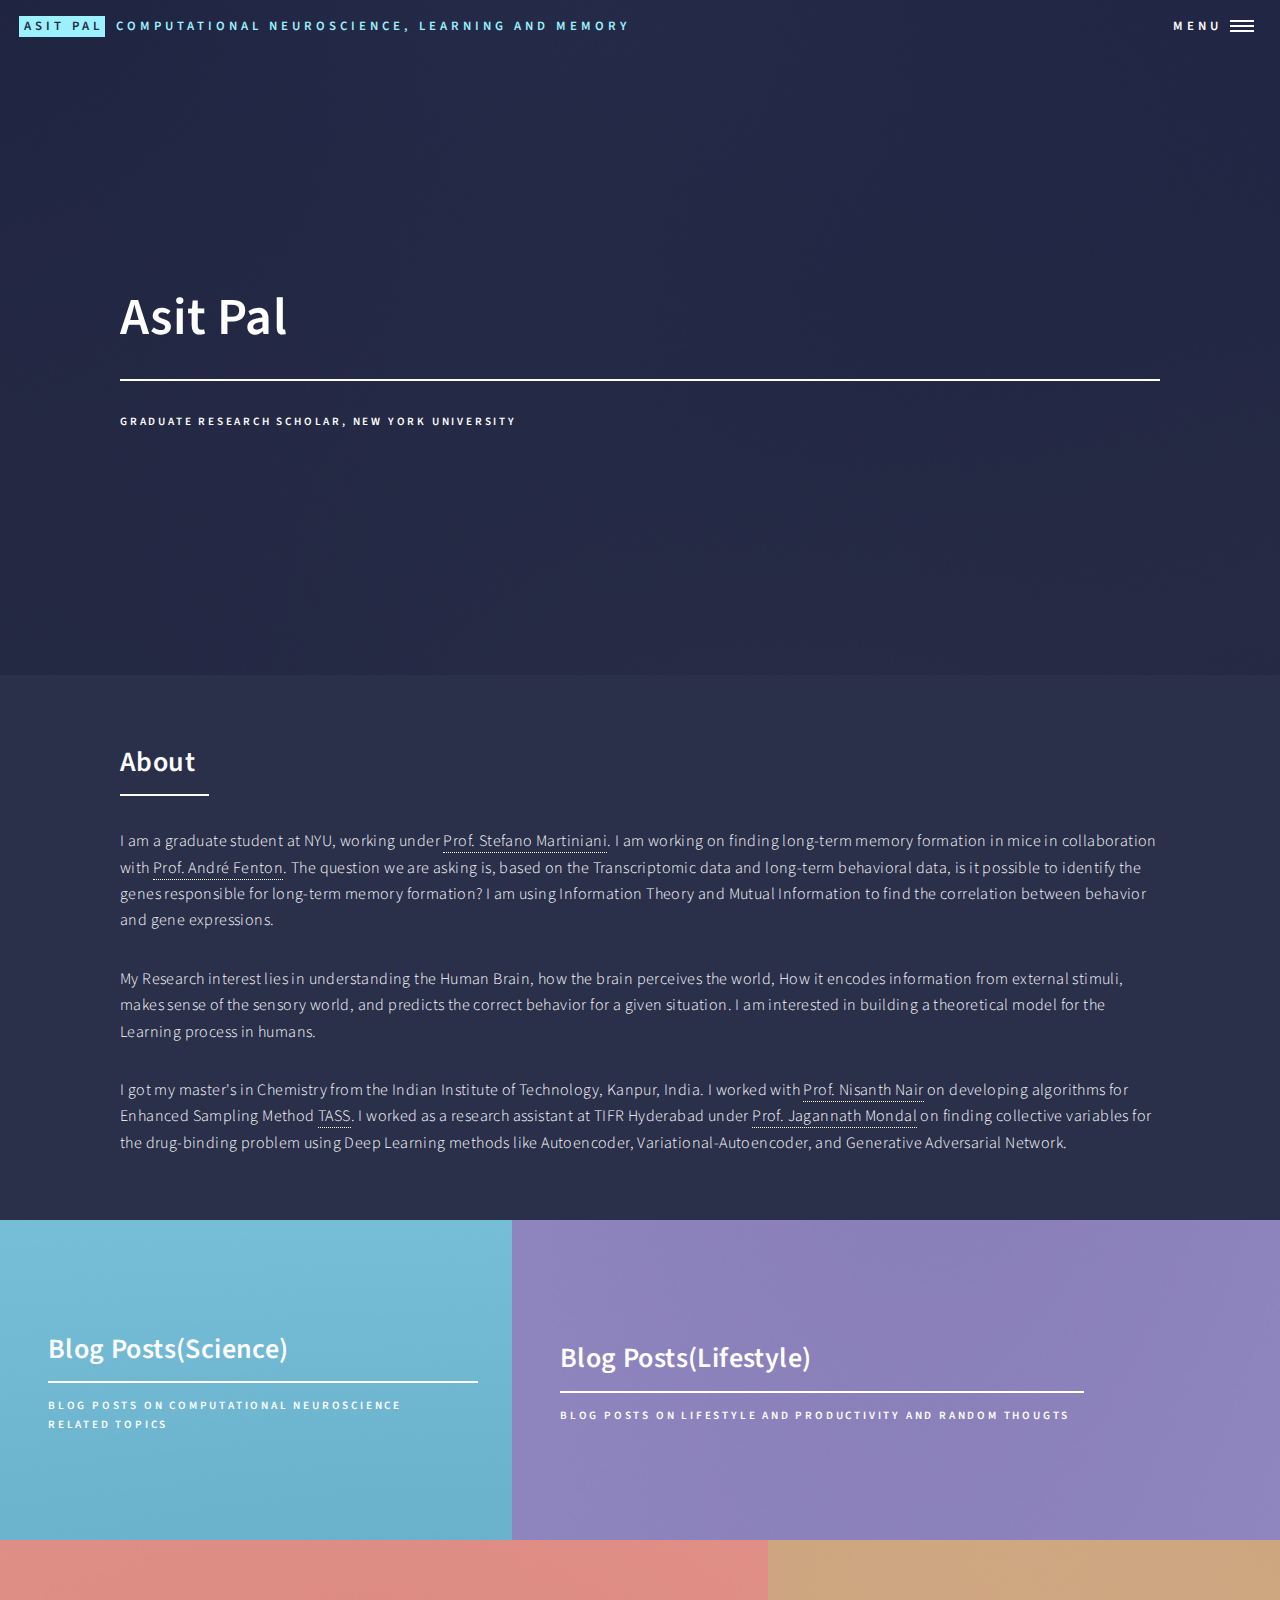
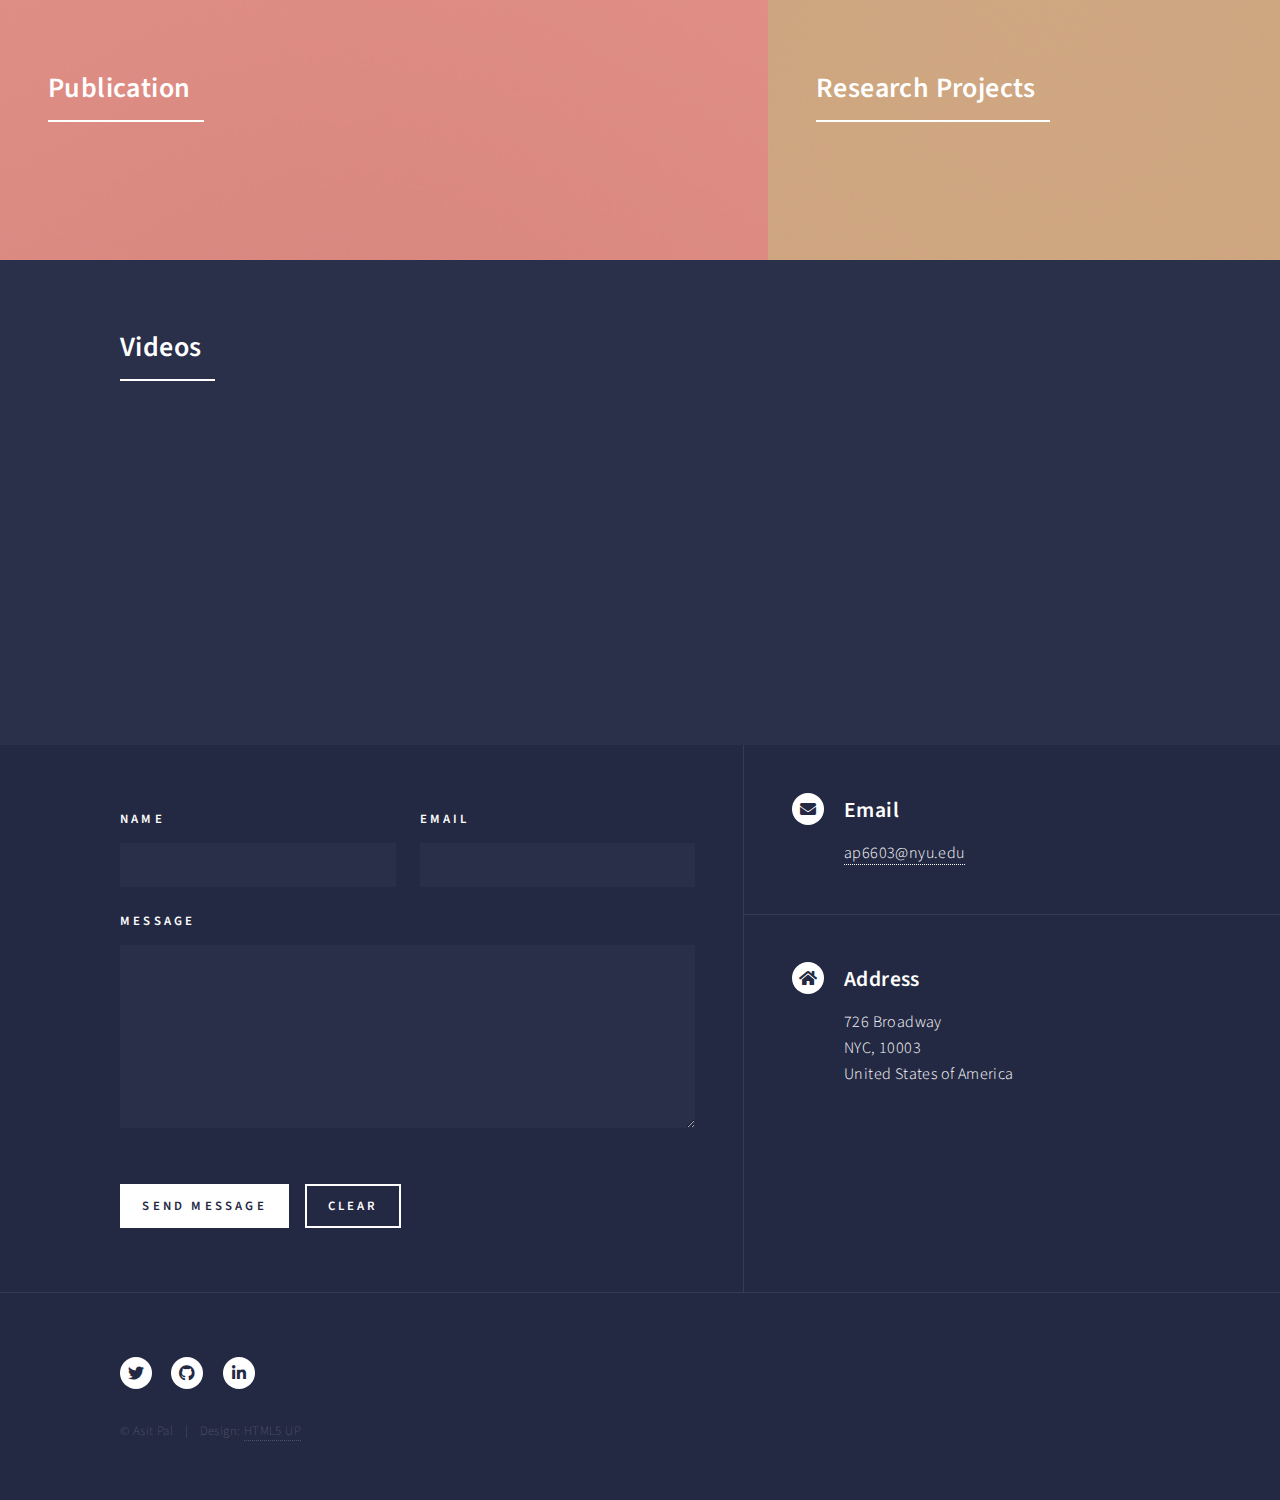
==== index.html @ 17c82550 "Date: july 6, 2023" ====
<!DOCTYPE HTML>
<!--
	Forty by HTML5 UP
	html5up.net | @ajlkn
	Free for personal and commercial use under the CCA 3.0 license (html5up.net/license)
-->
<html>
<!-- Begin Jekyll SEO tag v2.8.0 -->
<title>Home | Asit Pal</title>
<meta name="generator" content="Jekyll v3.9.2">
<meta property="og:title" content="Home">
<meta name="author" content="Asit Pal">
<meta property="og:locale" content="en_US">
<meta name="description" content="Research Homepage of Asit Pal">
<meta property="og:description" content="Research Homepage of Asit Pal">
<link rel="canonical" href="https://asitpal.com/">
<meta property="og:url" content="https://asitpal.com/">
<meta property="og:site_name" content="Asit Pal">
<meta property="og:type" content="website">
<meta name="twitter:card" content="summary">
<meta property="twitter:title" content="Home">
<script type="application/ld+json">
{"@context":"https://schema.org","@type":"WebSite","author":{"@type":"Person","name":"Asit Pal"},"description":"Research Homepage of Asit Pal","headline":"Home","name":"Asit Pal","url":"https://asitpal.com/"}</script>
<!-- End Jekyll SEO tag -->
	<head>
		<title>Asit Pal</title>
		<meta charset="utf-8" />
		<meta name="viewport" content="width=device-width, initial-scale=1, user-scalable=no" />
		<!-- Global site tag (gtag.js) - Google Analytics -->
	<script async src="https://www.googletagmanager.com/gtag/js?id=UA-136251232-1"></script>
	<script>
  	window.dataLayer = window.dataLayer || [];
  	function gtag(){dataLayer.push(arguments);}
  	gtag('js', new Date());

  	gtag('config', 'UA-136251232-1');
	</script>
		<link rel="stylesheet" href="assets/css/main.css" />
		<noscript><link rel="stylesheet" href="assets/css/noscript.css" /></noscript>
	</head>
	<body class="is-preload">

		<!-- Wrapper -->
			<div id="wrapper">

				<!-- Header -->
					<header id="header" class="alt">
						<a href="index.html" class="logo"><strong>Asit Pal</strong> <span>Computational Neuroscience, Learning and Memory</span></a>
						<nav>
							<a href="#menu">Menu</a>
						</nav>
					</header>

				<!-- Menu -->
					<nav id="menu">
						<ul class="links">
							<li><a href="index.html">Home</a></li>
							<li><a href="landing.html">Blogs(lifestyle & productivity)</a></li>
							<li><a href="landing.html">Blogs(science)</a></li>
							<li><a href="publications.html">Publications</a></li>
							<li><a href="research_projects.html">Research_Projects</a></li>
						</ul>
						<!-- <ul class="actions stacked">
							<li><a href="#" class="button primary fit">Get Started</a></li>
							<li><a href="#" class="button fit">Log In</a></li>
						</ul> -->
					</nav>

				<!-- Banner -->
					<section id="banner" class="major">
						<div class="inner">
							<header class="major">
								<h1>Asit Pal</h1>
							</header>
							<div class="content">
								<p>Graduate research scholar, New York University</p>
								<!-- <ul class="actions">
									<li><a href="#one" class="button next scrolly">Get Started</a></li>
								</ul> -->
							</div>
						</div>
					</section>

				<!-- Main -->
					<div id="main">

						<section id="two">
							<div class="inner">
								<header class="major">
									<h2>About</h2>
								</header>
								  <p>I am a graduate student at NYU, working under <a href = "https://as.nyu.edu/faculty/stefano-martiniani.html">Prof. Stefano Martiniani</a>. I am working on finding long-term memory formation in mice in collaboration 
									with <a href =" https://www.fentonlab.com/">Prof. André Fenton</a>. The question we are asking is, based on the Transcriptomic data and long-term behavioral data, is it possible to identify the
									 genes responsible for long-term memory formation? I am using Information Theory and Mutual Information to find the correlation between behavior and gene expressions.</p>
							     
								 <p>
									My Research interest lies in understanding the Human Brain, how the brain perceives the world, How it encodes information from external stimuli, makes sense of the 
									sensory world, and predicts the correct behavior for a given situation. I am interested in building a theoretical model for the Learning process in humans. 
								 </p>
								 <p>
									I got my master's in Chemistry from the Indian Institute of Technology, Kanpur, India. I worked with <a href = " https://home.iitk.ac.in/~nnair/">Prof. Nisanth Nair</a> on developing algorithms for Enhanced Sampling
									 Method <a href ="https://doi.org/10.1002/jcc.26727">TASS</a>. I worked as a research assistant at TIFR Hyderabad under <a href ="https://www.tifrh.res.in/~jmondal/">Prof. Jagannath Mondal</a> on finding collective variables for the drug-binding problem using Deep 
									 Learning methods like Autoencoder, Variational-Autoencoder, and Generative Adversarial Network.

								 </p>
								 
								 
								<!-- <ul class="actions">
									<li><a href="landing.html" class="button next">Get Started</a></li>
								</ul> -->
							</div>
						</section>

						<!-- One -->
							<section id="one" class="tiles">
			

								<article>
									<span class="image">
										<img src="images/pic03.jpg" alt="" />
									</span>
									<header class="major">
										<h3><a href="Science_Blog_Posts.html" class="link">Blog Posts(Science)</a></h3>
										<p>Blog posts on Computational Neuroscience related topics</p>
									</header>
								</article>

								<article>
									<span class="image">
										<img src="images/pic04.jpg" alt="" />
									</span>
									<header class="major">
										<h3><a href="Lifestyle_&_Productivity_Blogs.html" class="link">Blog Posts(Lifestyle)</a></h3>
										<p>Blog posts on Lifestyle and Productivity and random thougts</p>
									</header>
								</article>

								<article>
									<span class="image">
										<img src="images/pic01.jpg" alt="" />
									</span>
									<header class="major">
										<h3><a href="Publications.html" class="link">Publication</a></h3>
										<!-- <p>Publications</p> -->
									</header>
								</article>

								<!-- <article>
									<span class="image">
										<img src="images/pic02.jpg" alt="" />
									</span>
									<header class="major">
										<h3><a href="Online_courses.html" class="link">Tempus</a></h3>
										<p>O</p>
									</header>
								</article> -->
								
								<article>
									<span class="image">
										<img src="images/pic05.jpg" alt="" />
									</span>
									<header class="major">
										<h3><a href="Research_Projects.html" class="link">Research Projects</a></h3>
										<!-- <p>Research Projects</p> -->
									</header>
								</article>

								<!-- <article>
									<span class="image">
										<img src="images/pic06.jpg" alt="" />
									</span>
									<header class="major">
										<h3><a href="landing.html" class="link">Etiam</a></h3>
										<p>Feugiat amet tempus</p>
									</header>
								</article> -->
							</section>

						<!-- Two -->
						<section id="four">
							<div class="inner">
								<header class="major">
									<h2>Videos</h2>
								</header>
								<div class="grid-container">
								  <div class="grid-item"><iframe width="560" height="315" src="https://www.youtube.com/embed/4paTFn7WsdU" title="YouTube video player" frameborder="0" allow="accelerometer; autoplay; clipboard-write; encrypted-media; gyroscope; picture-in-picture" allowfullscreen></iframe></div>
								  <div class="grid-item"><iframe width="560" height="315" src="https://www.youtube.com/embed/v_woUuy6CdM" title="YouTube video player" frameborder="0" allow="accelerometer; autoplay; clipboard-write; encrypted-media; gyroscope; picture-in-picture" allowfullscreen></iframe></div>
								</div>
						    </div>
					    </section>	

					</div>

				<!-- Contact -->
					<section id="contact">
						<div class="inner">
							<section>
								<form action="POST" data-netlify="true" data-netlify-recaptcha="true">
									<div class="fields">
										<div class="field half">
											<label for="name">Name</label>
											<input type="text" name="name" id="name" />
										</div>
										<div class="field half">
											<label for="email">Email</label>
											<input type="text" name="email" id="email" />
										</div>
										<div class="field">
											<label for="message">Message</label>
											<textarea name="message" id="message" rows="6"></textarea>
										</div>
										<div class="field">
										<div data-netlify-recaptcha="true"></div>
									    </div>
									</div>
									<ul class="actions">
										<li><input type="submit" value="Send Message" class="primary" /></li>
										<li><input type="reset" value="Clear" /></li>
									</ul>
								</form>
							</section>
							<section class="split">
								<section>
									<div class="contact-method">
										<span class="icon solid alt fa-envelope"></span>
										<h3>Email</h3>
										<a href="#">ap6603@nyu.edu</a>
									</div>
								</section>
								<!-- <section>
									<div class="contact-method">
										<span class="icon solid alt fa-phone"></span>
										<h3>Phone</h3>
										<span>(000) 000-0000 x12387</span>
									</div>
								</section> -->
								<section>
									<div class="contact-method">
										<span class="icon solid alt fa-home"></span>
										<h3>Address</h3>
										<span>726 Broadway<br />
										NYC, 10003<br />
										United States of America</span>
									</div>
								</section>
							</section>
						</div>
					</section>

				<!-- Footer -->
					<footer id="footer">
						<div class="inner">
							<ul class="icons">
								<li><a href="https://twitter.com/AsitPal_NYU" class="icon brands alt fa-twitter"><span class="label">Twitter</span></a></li>
								<!-- <li><a href="#" class="icon brands alt fa-facebook-f"><span class="label">Facebook</span></a></li>
								<li><a href="#" class="icon brands alt fa-instagram"><span class="label">Instagram</span></a></li> -->
								<li><a href="https://github.com/asit-pal" class="icon brands alt fa-github"><span class="label">GitHub</span></a></li>
								<li><a href="https://www.linkedin.com/in/asit-pal/" class="icon brands alt fa-linkedin-in"><span class="label">LinkedIn</span></a></li>
							</ul>
							<ul class="copyright">
								<li>&copy; Asit Pal</li><li>Design: <a href="https://html5up.net">HTML5 UP</a></li>
							</ul>
						</div>
					</footer>

			</div>

		<!-- Scripts -->
			<script src="assets/js/jquery.min.js"></script>
			<script src="assets/js/jquery.scrolly.min.js"></script>
			<script src="assets/js/jquery.scrollex.min.js"></script>
			<script src="assets/js/browser.min.js"></script>
			<script src="assets/js/breakpoints.min.js"></script>
			<script src="assets/js/util.js"></script>
			<script src="assets/js/main.js"></script>

	</body>
</html>
---- assets/css/main.css ----
@import url(fontawesome-all.min.css);
@import url("https://fonts.googleapis.com/css?family=Source+Sans+Pro:300,300italic,600,600italic");

/*
	Forty by HTML5 UP
	html5up.net | @ajlkn
	Free for personal and commercial use under the CCA 3.0 license (html5up.net/license)
*/

html, body, div, span, applet, object,
iframe, h1, h2, h3, h4, h5, h6, p, blockquote,
pre, a, abbr, acronym, address, big, cite,
code, del, dfn, em, img, ins, kbd, q, s, samp,
small, strike, strong, sub, sup, tt, var, b,
u, i, center, dl, dt, dd, ol, ul, li, fieldset,
form, label, legend, table, caption, tbody,
tfoot, thead, tr, th, td, article, aside,
canvas, details, embed, figure, figcaption,
footer, header, hgroup, menu, nav, output, ruby,
section, summary, time, mark, audio, video {
	margin: 0;
	padding: 0;
	border: 0;
	font-size: 100%;
	font: inherit;
	vertical-align: baseline;}

article, aside, details, figcaption, figure,
footer, header, hgroup, menu, nav, section {
	display: block;}

body {
	line-height: 1;
}

ol, ul {
	list-style: none;
}

blockquote, q {
	quotes: none;
}

	blockquote:before, blockquote:after, q:before, q:after {
		content: '';
		content: none;
	}

table {
	border-collapse: collapse;
	border-spacing: 0;
}

body {
	-webkit-text-size-adjust: none;
}

mark {
	background-color: transparent;
	color: inherit;
}

input::-moz-focus-inner {
	border: 0;
	padding: 0;
}

input, select, textarea {
	-moz-appearance: none;
	-webkit-appearance: none;
	-ms-appearance: none;
	appearance: none;
}

/* Basic */

	@-ms-viewport {
		width: device-width;
	}

	body {
		-ms-overflow-style: scrollbar;
	}

	@media screen and (max-width: 480px) {

		html, body {
			min-width: 320px;
		}

	}

	html {
		box-sizing: border-box;
	}

	*, *:before, *:after {
		box-sizing: inherit;
	}

	body {
		background: #242943;
	}

		body.is-preload *, body.is-preload *:before, body.is-preload *:after {
			-moz-animation: none !important;
			-webkit-animation: none !important;
			-ms-animation: none !important;
			animation: none !important;
			-moz-transition: none !important;
			-webkit-transition: none !important;
			-ms-transition: none !important;
			transition: none !important;
		}

/* Type */

	body, input, select, textarea {
		color: #ffffff;
		font-family: "Source Sans Pro", Helvetica, sans-serif;
		font-size: 17pt;
		font-weight: 300;
		letter-spacing: 0.025em;
		line-height: 1.65;
	}

		@media screen and (max-width: 1680px) {

			body, input, select, textarea {
				font-size: 14pt;
			}

		}

		@media screen and (max-width: 1280px) {

			body, input, select, textarea {
				font-size: 12pt;
			}

		}

		@media screen and (max-width: 360px) {

			body, input, select, textarea {
				font-size: 11pt;
			}

		}

	a {
		-moz-transition: color 0.2s ease-in-out, border-bottom-color 0.2s ease-in-out;
		-webkit-transition: color 0.2s ease-in-out, border-bottom-color 0.2s ease-in-out;
		-ms-transition: color 0.2s ease-in-out, border-bottom-color 0.2s ease-in-out;
		transition: color 0.2s ease-in-out, border-bottom-color 0.2s ease-in-out;
		border-bottom: dotted 1px;
		color: inherit;
		text-decoration: none;
	}

		a:hover {
			border-bottom-color: transparent;
			color: #9bf1ff !important;
		}

		a:active {
			color: #53e3fb !important;
		}

	strong, b {
		color: #ffffff;
		font-weight: 600;
	}

	em, i {
		font-style: italic;
	}

	p {
		margin: 0 0 2em 0;
	}

	h1, h2, h3, h4, h5, h6 {
		color: #ffffff;
		font-weight: 600;
		line-height: 1.65;
		margin: 0 0 1em 0;
	}

		h1 a, h2 a, h3 a, h4 a, h5 a, h6 a {
			color: inherit;
			border-bottom: 0;
		}

	h1 {
		font-size: 2.5em;
	}

	h2 {
		font-size: 1.75em;
	}

	h3 {
		font-size: 1.35em;
	}

	h4 {
		font-size: 1.1em;
	}

	h5 {
		font-size: 0.9em;
	}

	h6 {
		font-size: 0.7em;
	}

	@media screen and (max-width: 736px) {

		h1 {
			font-size: 2em;
		}

		h2 {
			font-size: 1.5em;
		}

		h3 {
			font-size: 1.25em;
		}

	}

	sub {
		font-size: 0.8em;
		position: relative;
		top: 0.5em;
	}

	sup {
		font-size: 0.8em;
		position: relative;
		top: -0.5em;
	}

	blockquote {
		border-left: solid 4px rgba(212, 212, 255, 0.1);
		font-style: italic;
		margin: 0 0 2em 0;
		padding: 0.5em 0 0.5em 2em;
	}

	code {
		background: rgba(212, 212, 255, 0.035);
		font-family: "Courier New", monospace;
		font-size: 0.9em;
		margin: 0 0.25em;
		padding: 0.25em 0.65em;
	}

	pre {
		-webkit-overflow-scrolling: touch;
		font-family: "Courier New", monospace;
		font-size: 0.9em;
		margin: 0 0 2em 0;
	}

		pre code {
			display: block;
			line-height: 1.75;
			padding: 1em 1.5em;
			overflow-x: auto;
		}

	hr {
		border: 0;
		border-bottom: solid 1px rgba(212, 212, 255, 0.1);
		margin: 2em 0;
	}

		hr.major {
			margin: 3em 0;
		}

	.align-left {
		text-align: left;
	}

	.align-center {
		text-align: center;
	}

	.align-right {
		text-align: right;
	}

/* Row */

	.row {
		display: flex;
		flex-wrap: wrap;
		box-sizing: border-box;
		align-items: stretch;
	}

		.row > * {
			box-sizing: border-box;
		}

		.row.gtr-uniform > * > :last-child {
			margin-bottom: 0;
		}

		.row.aln-left {
			justify-content: flex-start;
		}

		.row.aln-center {
			justify-content: center;
		}

		.row.aln-right {
			justify-content: flex-end;
		}

		.row.aln-top {
			align-items: flex-start;
		}

		.row.aln-middle {
			align-items: center;
		}

		.row.aln-bottom {
			align-items: flex-end;
		}

		.row > .imp {
			order: -1;
		}

		.row > .col-1 {
			width: 8.33333%;
		}

		.row > .off-1 {
			margin-left: 8.33333%;
		}

		.row > .col-2 {
			width: 16.66667%;
		}

		.row > .off-2 {
			margin-left: 16.66667%;
		}

		.row > .col-3 {
			width: 25%;
		}

		.row > .off-3 {
			margin-left: 25%;
		}

		.row > .col-4 {
			width: 33.33333%;
		}

		.row > .off-4 {
			margin-left: 33.33333%;
		}

		.row > .col-5 {
			width: 41.66667%;
		}

		.row > .off-5 {
			margin-left: 41.66667%;
		}

		.row > .col-6 {
			width: 50%;
		}

		.row > .off-6 {
			margin-left: 50%;
		}

		.row > .col-7 {
			width: 58.33333%;
		}

		.row > .off-7 {
			margin-left: 58.33333%;
		}

		.row > .col-8 {
			width: 66.66667%;
		}

		.row > .off-8 {
			margin-left: 66.66667%;
		}

		.row > .col-9 {
			width: 75%;
		}

		.row > .off-9 {
			margin-left: 75%;
		}

		.row > .col-10 {
			width: 83.33333%;
		}

		.row > .off-10 {
			margin-left: 83.33333%;
		}

		.row > .col-11 {
			width: 91.66667%;
		}

		.row > .off-11 {
			margin-left: 91.66667%;
		}

		.row > .col-12 {
			width: 100%;
		}

		.row > .off-12 {
			margin-left: 100%;
		}

		.row.gtr-0 {
			margin-top: 0;
			margin-left: 0em;
		}

			.row.gtr-0 > * {
				padding: 0 0 0 0em;
			}

			.row.gtr-0.gtr-uniform {
				margin-top: 0em;
			}

				.row.gtr-0.gtr-uniform > * {
					padding-top: 0em;
				}

		.row.gtr-25 {
			margin-top: 0;
			margin-left: -0.5em;
		}

			.row.gtr-25 > * {
				padding: 0 0 0 0.5em;
			}

			.row.gtr-25.gtr-uniform {
				margin-top: -0.5em;
			}

				.row.gtr-25.gtr-uniform > * {
					padding-top: 0.5em;
				}

		.row.gtr-50 {
			margin-top: 0;
			margin-left: -1em;
		}

			.row.gtr-50 > * {
				padding: 0 0 0 1em;
			}

			.row.gtr-50.gtr-uniform {
				margin-top: -1em;
			}

				.row.gtr-50.gtr-uniform > * {
					padding-top: 1em;
				}

		.row {
			margin-top: 0;
			margin-left: -2em;
		}

			.row > * {
				padding: 0 0 0 2em;
			}

			.row.gtr-uniform {
				margin-top: -2em;
			}

				.row.gtr-uniform > * {
					padding-top: 2em;
				}

		.row.gtr-150 {
			margin-top: 0;
			margin-left: -3em;
		}

			.row.gtr-150 > * {
				padding: 0 0 0 3em;
			}

			.row.gtr-150.gtr-uniform {
				margin-top: -3em;
			}

				.row.gtr-150.gtr-uniform > * {
					padding-top: 3em;
				}

		.row.gtr-200 {
			margin-top: 0;
			margin-left: -4em;
		}

			.row.gtr-200 > * {
				padding: 0 0 0 4em;
			}

			.row.gtr-200.gtr-uniform {
				margin-top: -4em;
			}

				.row.gtr-200.gtr-uniform > * {
					padding-top: 4em;
				}

		@media screen and (max-width: 1680px) {

			.row {
				display: flex;
				flex-wrap: wrap;
				box-sizing: border-box;
				align-items: stretch;
			}

				.row > * {
					box-sizing: border-box;
				}

				.row.gtr-uniform > * > :last-child {
					margin-bottom: 0;
				}

				.row.aln-left {
					justify-content: flex-start;
				}

				.row.aln-center {
					justify-content: center;
				}

				.row.aln-right {
					justify-content: flex-end;
				}

				.row.aln-top {
					align-items: flex-start;
				}

				.row.aln-middle {
					align-items: center;
				}

				.row.aln-bottom {
					align-items: flex-end;
				}

				.row > .imp-xlarge {
					order: -1;
				}

				.row > .col-1-xlarge {
					width: 8.33333%;
				}

				.row > .off-1-xlarge {
					margin-left: 8.33333%;
				}

				.row > .col-2-xlarge {
					width: 16.66667%;
				}

				.row > .off-2-xlarge {
					margin-left: 16.66667%;
				}

				.row > .col-3-xlarge {
					width: 25%;
				}

				.row > .off-3-xlarge {
					margin-left: 25%;
				}

				.row > .col-4-xlarge {
					width: 33.33333%;
				}

				.row > .off-4-xlarge {
					margin-left: 33.33333%;
				}

				.row > .col-5-xlarge {
					width: 41.66667%;
				}

				.row > .off-5-xlarge {
					margin-left: 41.66667%;
				}

				.row > .col-6-xlarge {
					width: 50%;
				}

				.row > .off-6-xlarge {
					margin-left: 50%;
				}

				.row > .col-7-xlarge {
					width: 58.33333%;
				}

				.row > .off-7-xlarge {
					margin-left: 58.33333%;
				}

				.row > .col-8-xlarge {
					width: 66.66667%;
				}

				.row > .off-8-xlarge {
					margin-left: 66.66667%;
				}

				.row > .col-9-xlarge {
					width: 75%;
				}

				.row > .off-9-xlarge {
					margin-left: 75%;
				}

				.row > .col-10-xlarge {
					width: 83.33333%;
				}

				.row > .off-10-xlarge {
					margin-left: 83.33333%;
				}

				.row > .col-11-xlarge {
					width: 91.66667%;
				}

				.row > .off-11-xlarge {
					margin-left: 91.66667%;
				}

				.row > .col-12-xlarge {
					width: 100%;
				}

				.row > .off-12-xlarge {
					margin-left: 100%;
				}

				.row.gtr-0 {
					margin-top: 0;
					margin-left: 0em;
				}

					.row.gtr-0 > * {
						padding: 0 0 0 0em;
					}

					.row.gtr-0.gtr-uniform {
						margin-top: 0em;
					}

						.row.gtr-0.gtr-uniform > * {
							padding-top: 0em;
						}

				.row.gtr-25 {
					margin-top: 0;
					margin-left: -0.5em;
				}

					.row.gtr-25 > * {
						padding: 0 0 0 0.5em;
					}

					.row.gtr-25.gtr-uniform {
						margin-top: -0.5em;
					}

						.row.gtr-25.gtr-uniform > * {
							padding-top: 0.5em;
						}

				.row.gtr-50 {
					margin-top: 0;
					margin-left: -1em;
				}

					.row.gtr-50 > * {
						padding: 0 0 0 1em;
					}

					.row.gtr-50.gtr-uniform {
						margin-top: -1em;
					}

						.row.gtr-50.gtr-uniform > * {
							padding-top: 1em;
						}

				.row {
					margin-top: 0;
					margin-left: -2em;
				}

					.row > * {
						padding: 0 0 0 2em;
					}

					.row.gtr-uniform {
						margin-top: -2em;
					}

						.row.gtr-uniform > * {
							padding-top: 2em;
						}

				.row.gtr-150 {
					margin-top: 0;
					margin-left: -3em;
				}

					.row.gtr-150 > * {
						padding: 0 0 0 3em;
					}

					.row.gtr-150.gtr-uniform {
						margin-top: -3em;
					}

						.row.gtr-150.gtr-uniform > * {
							padding-top: 3em;
						}

				.row.gtr-200 {
					margin-top: 0;
					margin-left: -4em;
				}

					.row.gtr-200 > * {
						padding: 0 0 0 4em;
					}

					.row.gtr-200.gtr-uniform {
						margin-top: -4em;
					}

						.row.gtr-200.gtr-uniform > * {
							padding-top: 4em;
						}

		}

		@media screen and (max-width: 1280px) {

			.row {
				display: flex;
				flex-wrap: wrap;
				box-sizing: border-box;
				align-items: stretch;
			}

				.row > * {
					box-sizing: border-box;
				}

				.row.gtr-uniform > * > :last-child {
					margin-bottom: 0;
				}

				.row.aln-left {
					justify-content: flex-start;
				}

				.row.aln-center {
					justify-content: center;
				}

				.row.aln-right {
					justify-content: flex-end;
				}

				.row.aln-top {
					align-items: flex-start;
				}

				.row.aln-middle {
					align-items: center;
				}

				.row.aln-bottom {
					align-items: flex-end;
				}

				.row > .imp-large {
					order: -1;
				}

				.row > .col-1-large {
					width: 8.33333%;
				}

				.row > .off-1-large {
					margin-left: 8.33333%;
				}

				.row > .col-2-large {
					width: 16.66667%;
				}

				.row > .off-2-large {
					margin-left: 16.66667%;
				}

				.row > .col-3-large {
					width: 25%;
				}

				.row > .off-3-large {
					margin-left: 25%;
				}

				.row > .col-4-large {
					width: 33.33333%;
				}

				.row > .off-4-large {
					margin-left: 33.33333%;
				}

				.row > .col-5-large {
					width: 41.66667%;
				}

				.row > .off-5-large {
					margin-left: 41.66667%;
				}

				.row > .col-6-large {
					width: 50%;
				}

				.row > .off-6-large {
					margin-left: 50%;
				}

				.row > .col-7-large {
					width: 58.33333%;
				}

				.row > .off-7-large {
					margin-left: 58.33333%;
				}

				.row > .col-8-large {
					width: 66.66667%;
				}

				.row > .off-8-large {
					margin-left: 66.66667%;
				}

				.row > .col-9-large {
					width: 75%;
				}

				.row > .off-9-large {
					margin-left: 75%;
				}

				.row > .col-10-large {
					width: 83.33333%;
				}

				.row > .off-10-large {
					margin-left: 83.33333%;
				}

				.row > .col-11-large {
					width: 91.66667%;
				}

				.row > .off-11-large {
					margin-left: 91.66667%;
				}

				.row > .col-12-large {
					width: 100%;
				}

				.row > .off-12-large {
					margin-left: 100%;
				}

				.row.gtr-0 {
					margin-top: 0;
					margin-left: 0em;
				}

					.row.gtr-0 > * {
						padding: 0 0 0 0em;
					}

					.row.gtr-0.gtr-uniform {
						margin-top: 0em;
					}

						.row.gtr-0.gtr-uniform > * {
							padding-top: 0em;
						}

				.row.gtr-25 {
					margin-top: 0;
					margin-left: -0.375em;
				}

					.row.gtr-25 > * {
						padding: 0 0 0 0.375em;
					}

					.row.gtr-25.gtr-uniform {
						margin-top: -0.375em;
					}

						.row.gtr-25.gtr-uniform > * {
							padding-top: 0.375em;
						}

				.row.gtr-50 {
					margin-top: 0;
					margin-left: -0.75em;
				}

					.row.gtr-50 > * {
						padding: 0 0 0 0.75em;
					}

					.row.gtr-50.gtr-uniform {
						margin-top: -0.75em;
					}

						.row.gtr-50.gtr-uniform > * {
							padding-top: 0.75em;
						}

				.row {
					margin-top: 0;
					margin-left: -1.5em;
				}

					.row > * {
						padding: 0 0 0 1.5em;
					}

					.row.gtr-uniform {
						margin-top: -1.5em;
					}

						.row.gtr-uniform > * {
							padding-top: 1.5em;
						}

				.row.gtr-150 {
					margin-top: 0;
					margin-left: -2.25em;
				}

					.row.gtr-150 > * {
						padding: 0 0 0 2.25em;
					}

					.row.gtr-150.gtr-uniform {
						margin-top: -2.25em;
					}

						.row.gtr-150.gtr-uniform > * {
							padding-top: 2.25em;
						}

				.row.gtr-200 {
					margin-top: 0;
					margin-left: -3em;
				}

					.row.gtr-200 > * {
						padding: 0 0 0 3em;
					}

					.row.gtr-200.gtr-uniform {
						margin-top: -3em;
					}

						.row.gtr-200.gtr-uniform > * {
							padding-top: 3em;
						}

		}

		@media screen and (max-width: 980px) {

			.row {
				display: flex;
				flex-wrap: wrap;
				box-sizing: border-box;
				align-items: stretch;
			}

				.row > * {
					box-sizing: border-box;
				}

				.row.gtr-uniform > * > :last-child {
					margin-bottom: 0;
				}

				.row.aln-left {
					justify-content: flex-start;
				}

				.row.aln-center {
					justify-content: center;
				}

				.row.aln-right {
					justify-content: flex-end;
				}

				.row.aln-top {
					align-items: flex-start;
				}

				.row.aln-middle {
					align-items: center;
				}

				.row.aln-bottom {
					align-items: flex-end;
				}

				.row > .imp-medium {
					order: -1;
				}

				.row > .col-1-medium {
					width: 8.33333%;
				}

				.row > .off-1-medium {
					margin-left: 8.33333%;
				}

				.row > .col-2-medium {
					width: 16.66667%;
				}

				.row > .off-2-medium {
					margin-left: 16.66667%;
				}

				.row > .col-3-medium {
					width: 25%;
				}

				.row > .off-3-medium {
					margin-left: 25%;
				}

				.row > .col-4-medium {
					width: 33.33333%;
				}

				.row > .off-4-medium {
					margin-left: 33.33333%;
				}

				.row > .col-5-medium {
					width: 41.66667%;
				}

				.row > .off-5-medium {
					margin-left: 41.66667%;
				}

				.row > .col-6-medium {
					width: 50%;
				}

				.row > .off-6-medium {
					margin-left: 50%;
				}

				.row > .col-7-medium {
					width: 58.33333%;
				}

				.row > .off-7-medium {
					margin-left: 58.33333%;
				}

				.row > .col-8-medium {
					width: 66.66667%;
				}

				.row > .off-8-medium {
					margin-left: 66.66667%;
				}

				.row > .col-9-medium {
					width: 75%;
				}

				.row > .off-9-medium {
					margin-left: 75%;
				}

				.row > .col-10-medium {
					width: 83.33333%;
				}

				.row > .off-10-medium {
					margin-left: 83.33333%;
				}

				.row > .col-11-medium {
					width: 91.66667%;
				}

				.row > .off-11-medium {
					margin-left: 91.66667%;
				}

				.row > .col-12-medium {
					width: 100%;
				}

				.row > .off-12-medium {
					margin-left: 100%;
				}

				.row.gtr-0 {
					margin-top: 0;
					margin-left: 0em;
				}

					.row.gtr-0 > * {
						padding: 0 0 0 0em;
					}

					.row.gtr-0.gtr-uniform {
						margin-top: 0em;
					}

						.row.gtr-0.gtr-uniform > * {
							padding-top: 0em;
						}

				.row.gtr-25 {
					margin-top: 0;
					margin-left: -0.375em;
				}

					.row.gtr-25 > * {
						padding: 0 0 0 0.375em;
					}

					.row.gtr-25.gtr-uniform {
						margin-top: -0.375em;
					}

						.row.gtr-25.gtr-uniform > * {
							padding-top: 0.375em;
						}

				.row.gtr-50 {
					margin-top: 0;
					margin-left: -0.75em;
				}

					.row.gtr-50 > * {
						padding: 0 0 0 0.75em;
					}

					.row.gtr-50.gtr-uniform {
						margin-top: -0.75em;
					}

						.row.gtr-50.gtr-uniform > * {
							padding-top: 0.75em;
						}

				.row {
					margin-top: 0;
					margin-left: -1.5em;
				}

					.row > * {
						padding: 0 0 0 1.5em;
					}

					.row.gtr-uniform {
						margin-top: -1.5em;
					}

						.row.gtr-uniform > * {
							padding-top: 1.5em;
						}

				.row.gtr-150 {
					margin-top: 0;
					margin-left: -2.25em;
				}

					.row.gtr-150 > * {
						padding: 0 0 0 2.25em;
					}

					.row.gtr-150.gtr-uniform {
						margin-top: -2.25em;
					}

						.row.gtr-150.gtr-uniform > * {
							padding-top: 2.25em;
						}

				.row.gtr-200 {
					margin-top: 0;
					margin-left: -3em;
				}

					.row.gtr-200 > * {
						padding: 0 0 0 3em;
					}

					.row.gtr-200.gtr-uniform {
						margin-top: -3em;
					}

						.row.gtr-200.gtr-uniform > * {
							padding-top: 3em;
						}

		}

		@media screen and (max-width: 736px) {

			.row {
				display: flex;
				flex-wrap: wrap;
				box-sizing: border-box;
				align-items: stretch;
			}

				.row > * {
					box-sizing: border-box;
				}

				.row.gtr-uniform > * > :last-child {
					margin-bottom: 0;
				}

				.row.aln-left {
					justify-content: flex-start;
				}

				.row.aln-center {
					justify-content: center;
				}

				.row.aln-right {
					justify-content: flex-end;
				}

				.row.aln-top {
					align-items: flex-start;
				}

				.row.aln-middle {
					align-items: center;
				}

				.row.aln-bottom {
					align-items: flex-end;
				}

				.row > .imp-small {
					order: -1;
				}

				.row > .col-1-small {
					width: 8.33333%;
				}

				.row > .off-1-small {
					margin-left: 8.33333%;
				}

				.row > .col-2-small {
					width: 16.66667%;
				}

				.row > .off-2-small {
					margin-left: 16.66667%;
				}

				.row > .col-3-small {
					width: 25%;
				}

				.row > .off-3-small {
					margin-left: 25%;
				}

				.row > .col-4-small {
					width: 33.33333%;
				}

				.row > .off-4-small {
					margin-left: 33.33333%;
				}

				.row > .col-5-small {
					width: 41.66667%;
				}

				.row > .off-5-small {
					margin-left: 41.66667%;
				}

				.row > .col-6-small {
					width: 50%;
				}

				.row > .off-6-small {
					margin-left: 50%;
				}

				.row > .col-7-small {
					width: 58.33333%;
				}

				.row > .off-7-small {
					margin-left: 58.33333%;
				}

				.row > .col-8-small {
					width: 66.66667%;
				}

				.row > .off-8-small {
					margin-left: 66.66667%;
				}

				.row > .col-9-small {
					width: 75%;
				}

				.row > .off-9-small {
					margin-left: 75%;
				}

				.row > .col-10-small {
					width: 83.33333%;
				}

				.row > .off-10-small {
					margin-left: 83.33333%;
				}

				.row > .col-11-small {
					width: 91.66667%;
				}

				.row > .off-11-small {
					margin-left: 91.66667%;
				}

				.row > .col-12-small {
					width: 100%;
				}

				.row > .off-12-small {
					margin-left: 100%;
				}

				.row.gtr-0 {
					margin-top: 0;
					margin-left: 0em;
				}

					.row.gtr-0 > * {
						padding: 0 0 0 0em;
					}

					.row.gtr-0.gtr-uniform {
						margin-top: 0em;
					}

						.row.gtr-0.gtr-uniform > * {
							padding-top: 0em;
						}

				.row.gtr-25 {
					margin-top: 0;
					margin-left: -0.3125em;
				}

					.row.gtr-25 > * {
						padding: 0 0 0 0.3125em;
					}

					.row.gtr-25.gtr-uniform {
						margin-top: -0.3125em;
					}

						.row.gtr-25.gtr-uniform > * {
							padding-top: 0.3125em;
						}

				.row.gtr-50 {
					margin-top: 0;
					margin-left: -0.625em;
				}

					.row.gtr-50 > * {
						padding: 0 0 0 0.625em;
					}

					.row.gtr-50.gtr-uniform {
						margin-top: -0.625em;
					}

						.row.gtr-50.gtr-uniform > * {
							padding-top: 0.625em;
						}

				.row {
					margin-top: 0;
					margin-left: -1.25em;
				}

					.row > * {
						padding: 0 0 0 1.25em;
					}

					.row.gtr-uniform {
						margin-top: -1.25em;
					}

						.row.gtr-uniform > * {
							padding-top: 1.25em;
						}

				.row.gtr-150 {
					margin-top: 0;
					margin-left: -1.875em;
				}

					.row.gtr-150 > * {
						padding: 0 0 0 1.875em;
					}

					.row.gtr-150.gtr-uniform {
						margin-top: -1.875em;
					}

						.row.gtr-150.gtr-uniform > * {
							padding-top: 1.875em;
						}

				.row.gtr-200 {
					margin-top: 0;
					margin-left: -2.5em;
				}

					.row.gtr-200 > * {
						padding: 0 0 0 2.5em;
					}

					.row.gtr-200.gtr-uniform {
						margin-top: -2.5em;
					}

						.row.gtr-200.gtr-uniform > * {
							padding-top: 2.5em;
						}

		}

		@media screen and (max-width: 480px) {

			.row {
				display: flex;
				flex-wrap: wrap;
				box-sizing: border-box;
				align-items: stretch;
			}

				.row > * {
					box-sizing: border-box;
				}

				.row.gtr-uniform > * > :last-child {
					margin-bottom: 0;
				}

				.row.aln-left {
					justify-content: flex-start;
				}

				.row.aln-center {
					justify-content: center;
				}

				.row.aln-right {
					justify-content: flex-end;
				}

				.row.aln-top {
					align-items: flex-start;
				}

				.row.aln-middle {
					align-items: center;
				}

				.row.aln-bottom {
					align-items: flex-end;
				}

				.row > .imp-xsmall {
					order: -1;
				}

				.row > .col-1-xsmall {
					width: 8.33333%;
				}

				.row > .off-1-xsmall {
					margin-left: 8.33333%;
				}

				.row > .col-2-xsmall {
					width: 16.66667%;
				}

				.row > .off-2-xsmall {
					margin-left: 16.66667%;
				}

				.row > .col-3-xsmall {
					width: 25%;
				}

				.row > .off-3-xsmall {
					margin-left: 25%;
				}

				.row > .col-4-xsmall {
					width: 33.33333%;
				}

				.row > .off-4-xsmall {
					margin-left: 33.33333%;
				}

				.row > .col-5-xsmall {
					width: 41.66667%;
				}

				.row > .off-5-xsmall {
					margin-left: 41.66667%;
				}

				.row > .col-6-xsmall {
					width: 50%;
				}

				.row > .off-6-xsmall {
					margin-left: 50%;
				}

				.row > .col-7-xsmall {
					width: 58.33333%;
				}

				.row > .off-7-xsmall {
					margin-left: 58.33333%;
				}

				.row > .col-8-xsmall {
					width: 66.66667%;
				}

				.row > .off-8-xsmall {
					margin-left: 66.66667%;
				}

				.row > .col-9-xsmall {
					width: 75%;
				}

				.row > .off-9-xsmall {
					margin-left: 75%;
				}

				.row > .col-10-xsmall {
					width: 83.33333%;
				}

				.row > .off-10-xsmall {
					margin-left: 83.33333%;
				}

				.row > .col-11-xsmall {
					width: 91.66667%;
				}

				.row > .off-11-xsmall {
					margin-left: 91.66667%;
				}

				.row > .col-12-xsmall {
					width: 100%;
				}

				.row > .off-12-xsmall {
					margin-left: 100%;
				}

				.row.gtr-0 {
					margin-top: 0;
					margin-left: 0em;
				}

					.row.gtr-0 > * {
						padding: 0 0 0 0em;
					}

					.row.gtr-0.gtr-uniform {
						margin-top: 0em;
					}

						.row.gtr-0.gtr-uniform > * {
							padding-top: 0em;
						}

				.row.gtr-25 {
					margin-top: 0;
					margin-left: -0.3125em;
				}

					.row.gtr-25 > * {
						padding: 0 0 0 0.3125em;
					}

					.row.gtr-25.gtr-uniform {
						margin-top: -0.3125em;
					}

						.row.gtr-25.gtr-uniform > * {
							padding-top: 0.3125em;
						}

				.row.gtr-50 {
					margin-top: 0;
					margin-left: -0.625em;
				}

					.row.gtr-50 > * {
						padding: 0 0 0 0.625em;
					}

					.row.gtr-50.gtr-uniform {
						margin-top: -0.625em;
					}

						.row.gtr-50.gtr-uniform > * {
							padding-top: 0.625em;
						}

				.row {
					margin-top: 0;
					margin-left: -1.25em;
				}

					.row > * {
						padding: 0 0 0 1.25em;
					}

					.row.gtr-uniform {
						margin-top: -1.25em;
					}

						.row.gtr-uniform > * {
							padding-top: 1.25em;
						}

				.row.gtr-150 {
					margin-top: 0;
					margin-left: -1.875em;
				}

					.row.gtr-150 > * {
						padding: 0 0 0 1.875em;
					}

					.row.gtr-150.gtr-uniform {
						margin-top: -1.875em;
					}

						.row.gtr-150.gtr-uniform > * {
							padding-top: 1.875em;
						}

				.row.gtr-200 {
					margin-top: 0;
					margin-left: -2.5em;
				}

					.row.gtr-200 > * {
						padding: 0 0 0 2.5em;
					}

					.row.gtr-200.gtr-uniform {
						margin-top: -2.5em;
					}

						.row.gtr-200.gtr-uniform > * {
							padding-top: 2.5em;
						}

		}

/* Section/Article */

	section.special, article.special {
		text-align: center;
	}

	header.major {
		width: -moz-max-content;
		width: -webkit-max-content;
		width: -ms-max-content;
		width: max-content;
		margin-bottom: 2em;
	}

		header.major > :first-child {
			margin-bottom: 0;
			width: calc(100% + 0.5em);
		}

			header.major > :first-child:after {
				content: '';
				background-color: #ffffff;
				display: block;
				height: 2px;
				margin: 0.325em 0 0.5em 0;
				width: 100%;
			}

		header.major > p {
			font-size: 0.7em;
			font-weight: 600;
			letter-spacing: 0.25em;
			margin-bottom: 0;
			text-transform: uppercase;
		}

		body.is-ie header.major > :first-child:after {
			max-width: 9em;
		}

		body.is-ie header.major > h1:after {
			max-width: 100% !important;
		}

	@media screen and (max-width: 736px) {

		header.major > p br {
			display: none;
		}

	}

/* Form */

	form {
		margin: 0 0 2em 0;
	}

		form > :last-child {
			margin-bottom: 0;
		}

		form > .fields {
			display: -moz-flex;
			display: -webkit-flex;
			display: -ms-flex;
			display: flex;
			-moz-flex-wrap: wrap;
			-webkit-flex-wrap: wrap;
			-ms-flex-wrap: wrap;
			flex-wrap: wrap;
			width: calc(100% + 3em);
			margin: -1.5em 0 2em -1.5em;
		}

			form > .fields > .field {
				-moz-flex-grow: 0;
				-webkit-flex-grow: 0;
				-ms-flex-grow: 0;
				flex-grow: 0;
				-moz-flex-shrink: 0;
				-webkit-flex-shrink: 0;
				-ms-flex-shrink: 0;
				flex-shrink: 0;
				padding: 1.5em 0 0 1.5em;
				width: calc(100% - 1.5em);
			}

				form > .fields > .field.half {
					width: calc(50% - 0.75em);
				}

				form > .fields > .field.third {
					width: calc(100%/3 - 0.5em);
				}

				form > .fields > .field.quarter {
					width: calc(25% - 0.375em);
				}

		@media screen and (max-width: 480px) {

			form > .fields {
				width: calc(100% + 3em);
				margin: -1.5em 0 2em -1.5em;
			}

				form > .fields > .field {
					padding: 1.5em 0 0 1.5em;
					width: calc(100% - 1.5em);
				}

					form > .fields > .field.half {
						width: calc(100% - 1.5em);
					}

					form > .fields > .field.third {
						width: calc(100% - 1.5em);
					}

					form > .fields > .field.quarter {
						width: calc(100% - 1.5em);
					}

		}

	label {
		color: #ffffff;
		display: block;
		font-size: 0.8em;
		font-weight: 600;
		letter-spacing: 0.25em;
		margin: 0 0 1em 0;
		text-transform: uppercase;
	}

	input[type="text"],
	input[type="password"],
	input[type="email"],
	input[type="tel"],
	input[type="search"],
	input[type="url"],
	select,
	textarea {
		-moz-appearance: none;
		-webkit-appearance: none;
		-ms-appearance: none;
		appearance: none;
		background: rgba(212, 212, 255, 0.035);
		border: none;
		border-radius: 0;
		color: inherit;
		display: block;
		outline: 0;
		padding: 0 1em;
		text-decoration: none;
		width: 100%;
	}

		input[type="text"]:invalid,
		input[type="password"]:invalid,
		input[type="email"]:invalid,
		input[type="tel"]:invalid,
		input[type="search"]:invalid,
		input[type="url"]:invalid,
		select:invalid,
		textarea:invalid {
			box-shadow: none;
		}

		input[type="text"]:focus,
		input[type="password"]:focus,
		input[type="email"]:focus,
		input[type="tel"]:focus,
		input[type="search"]:focus,
		input[type="url"]:focus,
		select:focus,
		textarea:focus {
			border-color: #9bf1ff;
			box-shadow: 0 0 0 2px #9bf1ff;
		}

	select {
		background-image: url("data:image/svg+xml;charset=utf8,%3Csvg xmlns='http://www.w3.org/2000/svg' width='40' height='40' preserveAspectRatio='none' viewBox='0 0 40 40'%3E%3Cpath d='M9.4,12.3l10.4,10.4l10.4-10.4c0.2-0.2,0.5-0.4,0.9-0.4c0.3,0,0.6,0.1,0.9,0.4l3.3,3.3c0.2,0.2,0.4,0.5,0.4,0.9 c0,0.4-0.1,0.6-0.4,0.9L20.7,31.9c-0.2,0.2-0.5,0.4-0.9,0.4c-0.3,0-0.6-0.1-0.9-0.4L4.3,17.3c-0.2-0.2-0.4-0.5-0.4-0.9 c0-0.4,0.1-0.6,0.4-0.9l3.3-3.3c0.2-0.2,0.5-0.4,0.9-0.4S9.1,12.1,9.4,12.3z' fill='rgba(212, 212, 255, 0.1)' /%3E%3C/svg%3E");
		background-size: 1.25rem;
		background-repeat: no-repeat;
		background-position: calc(100% - 1rem) center;
		height: 2.75em;
		padding-right: 2.75em;
		text-overflow: ellipsis;
	}

		select option {
			color: #ffffff;
			background: #242943;
		}

		select:focus::-ms-value {
			background-color: transparent;
		}

		select::-ms-expand {
			display: none;
		}

	input[type="text"],
	input[type="password"],
	input[type="email"],
	input[type="tel"],
	input[type="search"],
	input[type="url"],
	select {
		height: 2.75em;
	}

	textarea {
		padding: 0.75em 1em;
	}

	input[type="checkbox"],
	input[type="radio"] {
		-moz-appearance: none;
		-webkit-appearance: none;
		-ms-appearance: none;
		appearance: none;
		display: block;
		float: left;
		margin-right: -2em;
		opacity: 0;
		width: 1em;
		z-index: -1;
	}

		input[type="checkbox"] + label,
		input[type="radio"] + label {
			text-decoration: none;
			color: #ffffff;
			cursor: pointer;
			display: inline-block;
			font-weight: 300;
			padding-left: 2.65em;
			padding-right: 0.75em;
			position: relative;
		}

			input[type="checkbox"] + label:before,
			input[type="radio"] + label:before {
				-moz-osx-font-smoothing: grayscale;
				-webkit-font-smoothing: antialiased;
				display: inline-block;
				font-style: normal;
				font-variant: normal;
				text-rendering: auto;
				line-height: 1;
				text-transform: none !important;
				font-family: 'Font Awesome 5 Free';
				font-weight: 900;
			}

			input[type="checkbox"] + label:before,
			input[type="radio"] + label:before {
				background: rgba(212, 212, 255, 0.035);
				content: '';
				display: inline-block;
				font-size: 0.8em;
				height: 2.0625em;
				left: 0;
				letter-spacing: 0;
				line-height: 2.0625em;
				position: absolute;
				text-align: center;
				top: 0;
				width: 2.0625em;
			}

		input[type="checkbox"]:checked + label:before,
		input[type="radio"]:checked + label:before {
			background: #ffffff;
			border-color: #9bf1ff;
			content: '\f00c';
			color: #242943;
		}

		input[type="checkbox"]:focus + label:before,
		input[type="radio"]:focus + label:before {
			box-shadow: 0 0 0 2px #9bf1ff;
		}

	input[type="radio"] + label:before {
		border-radius: 100%;
	}

	::-webkit-input-placeholder {
		color: rgba(244, 244, 255, 0.2) !important;
		opacity: 1.0;
	}

	:-moz-placeholder {
		color: rgba(244, 244, 255, 0.2) !important;
		opacity: 1.0;
	}

	::-moz-placeholder {
		color: rgba(244, 244, 255, 0.2) !important;
		opacity: 1.0;
	}

	:-ms-input-placeholder {
		color: rgba(244, 244, 255, 0.2) !important;
		opacity: 1.0;
	}

/* Box */

	.box {
		border: solid 1px rgba(212, 212, 255, 0.1);
		margin-bottom: 2em;
		padding: 1.5em;
	}

		.box > :last-child,
		.box > :last-child > :last-child,
		.box > :last-child > :last-child > :last-child {
			margin-bottom: 0;
		}

		.box.alt {
			border: 0;
			border-radius: 0;
			padding: 0;
		}

/* Icon */

	.icon {
		text-decoration: none;
		border-bottom: none;
		position: relative;
	}

		.icon:before {
			-moz-osx-font-smoothing: grayscale;
			-webkit-font-smoothing: antialiased;
			display: inline-block;
			font-style: normal;
			font-variant: normal;
			text-rendering: auto;
			line-height: 1;
			text-transform: none !important;
			font-family: 'Font Awesome 5 Free';
			font-weight: 400;
		}

		.icon > .label {
			display: none;
		}

		.icon:before {
			line-height: inherit;
		}

		.icon.solid:before {
			font-weight: 900;
		}

		.icon.brands:before {
			font-family: 'Font Awesome 5 Brands';
		}

		.icon.alt:before {
			background-color: #ffffff;
			border-radius: 100%;
			color: #242943;
			display: inline-block;
			height: 2em;
			line-height: 2em;
			text-align: center;
			width: 2em;
		}

	a.icon.alt:before {
		-moz-transition: background-color 0.2s ease-in-out;
		-webkit-transition: background-color 0.2s ease-in-out;
		-ms-transition: background-color 0.2s ease-in-out;
		transition: background-color 0.2s ease-in-out;
	}

	a.icon.alt:hover:before {
		background-color: #6fc3df;
	}

	a.icon.alt:active:before {
		background-color: #37a6cb;
	}

/* Image */

	.image {
		border: 0;
		display: inline-block;
		position: relative;
	}

		.image img {
			display: block;
		}

		.image.left, .image.right {
			max-width: 30%;
		}

			.image.left img, .image.right img {
				width: 100%;
			}

		.image.left {
			float: left;
			margin: 0 1.5em 1.25em 0;
			top: 0.25em;
		}

		.image.right {
			float: right;
			margin: 0 0 1.25em 1.5em;
			top: 0.25em;
		}

		.image.fit {
			display: block;
			margin: 0 0 2em 0;
			width: 100%;
		}

			.image.fit img {
				width: 100%;
			}

		.image.main {
			display: block;
			margin: 2.5em 0;
			width: 100%;
		}

			.image.main img {
				width: 100%;
			}

			@media screen and (max-width: 736px) {

				.image.main {
					margin: 1.5em 0;
				}

			}

/* List */

	ol {
		list-style: decimal;
		margin: 0 0 2em 0;
		padding-left: 1.25em;
	}

		ol li {
			padding-left: 0.25em;
		}

	ul {
		list-style: disc;
		margin: 0 0 2em 0;
		padding-left: 1em;
	}

		ul li {
			padding-left: 0.5em;
		}

		ul.alt {
			list-style: none;
			padding-left: 0;
		}

			ul.alt li {
				border-top: solid 1px rgba(212, 212, 255, 0.1);
				padding: 0.5em 0;
			}

				ul.alt li:first-child {
					border-top: 0;
					padding-top: 0;
				}

	dl {
		margin: 0 0 2em 0;
	}

		dl dt {
			display: block;
			font-weight: 600;
			margin: 0 0 1em 0;
		}

		dl dd {
			margin-left: 2em;
		}

/* Actions */

	ul.actions {
		display: -moz-flex;
		display: -webkit-flex;
		display: -ms-flex;
		display: flex;
		cursor: default;
		list-style: none;
		margin-left: -1em;
		padding-left: 0;
	}

		ul.actions li {
			padding: 0 0 0 1em;
			vertical-align: middle;
		}

		ul.actions.special {
			-moz-justify-content: center;
			-webkit-justify-content: center;
			-ms-justify-content: center;
			justify-content: center;
			width: 100%;
			margin-left: 0;
		}

			ul.actions.special li:first-child {
				padding-left: 0;
			}

		ul.actions.stacked {
			-moz-flex-direction: column;
			-webkit-flex-direction: column;
			-ms-flex-direction: column;
			flex-direction: column;
			margin-left: 0;
		}

			ul.actions.stacked li {
				padding: 1.3em 0 0 0;
			}

				ul.actions.stacked li:first-child {
					padding-top: 0;
				}

		ul.actions.fit {
			width: calc(100% + 1em);
		}

			ul.actions.fit li {
				-moz-flex-grow: 1;
				-webkit-flex-grow: 1;
				-ms-flex-grow: 1;
				flex-grow: 1;
				-moz-flex-shrink: 1;
				-webkit-flex-shrink: 1;
				-ms-flex-shrink: 1;
				flex-shrink: 1;
				width: 100%;
			}

				ul.actions.fit li > * {
					width: 100%;
				}

			ul.actions.fit.stacked {
				width: 100%;
			}

/* Icons */

	ul.icons {
		cursor: default;
		list-style: none;
		padding-left: 0;
	}

		ul.icons li {
			display: inline-block;
			padding: 0 1em 0 0;
		}

			ul.icons li:last-child {
				padding-right: 0;
			}

		@media screen and (max-width: 736px) {

			ul.icons li {
				padding: 0 0.75em 0 0;
			}

		}

/* Pagination */

	ul.pagination {
		cursor: default;
		list-style: none;
		padding-left: 0;
	}

		ul.pagination li {
			display: inline-block;
			padding-left: 0;
			vertical-align: middle;
		}

			ul.pagination li > .page {
				-moz-transition: background-color 0.2s ease-in-out, color 0.2s ease-in-out;
				-webkit-transition: background-color 0.2s ease-in-out, color 0.2s ease-in-out;
				-ms-transition: background-color 0.2s ease-in-out, color 0.2s ease-in-out;
				transition: background-color 0.2s ease-in-out, color 0.2s ease-in-out;
				border-bottom: 0;
				display: inline-block;
				font-size: 0.8em;
				font-weight: 600;
				height: 1.5em;
				line-height: 1.5em;
				margin: 0 0.125em;
				min-width: 1.5em;
				padding: 0 0.5em;
				text-align: center;
			}

				ul.pagination li > .page.active {
					background-color: #ffffff;
					color: #242943;
				}

					ul.pagination li > .page.active:hover {
						background-color: #9bf1ff;
						color: #242943 !important;
					}

					ul.pagination li > .page.active:active {
						background-color: #53e3fb;
					}

			ul.pagination li:first-child {
				padding-right: 0.75em;
			}

			ul.pagination li:last-child {
				padding-left: 0.75em;
			}

		@media screen and (max-width: 480px) {

			ul.pagination li:nth-child(n+2):nth-last-child(n+2) {
				display: none;
			}

			ul.pagination li:first-child {
				padding-right: 0;
			}

		}

/* Table */

	.table-wrapper {
		-webkit-overflow-scrolling: touch;
		overflow-x: auto;
	}

	table {
		margin: 0 0 2em 0;
		width: 100%;
	}

		table tbody tr {
			border: solid 1px rgba(212, 212, 255, 0.1);
			border-left: 0;
			border-right: 0;
		}

			table tbody tr:nth-child(2n + 1) {
				background-color: rgba(212, 212, 255, 0.035);
			}

		table td {
			padding: 0.75em 0.75em;
		}

		table th {
			color: #ffffff;
			font-size: 0.9em;
			font-weight: 600;
			padding: 0 0.75em 0.75em 0.75em;
			text-align: left;
		}

		table thead {
			border-bottom: solid 2px rgba(212, 212, 255, 0.1);
		}

		table tfoot {
			border-top: solid 2px rgba(212, 212, 255, 0.1);
		}

		table.alt {
			border-collapse: separate;
		}

			table.alt tbody tr td {
				border: solid 1px rgba(212, 212, 255, 0.1);
				border-left-width: 0;
				border-top-width: 0;
			}

				table.alt tbody tr td:first-child {
					border-left-width: 1px;
				}

			table.alt tbody tr:first-child td {
				border-top-width: 1px;
			}

			table.alt thead {
				border-bottom: 0;
			}

			table.alt tfoot {
				border-top: 0;
			}

/* Button */

	input[type="submit"],
	input[type="reset"],
	input[type="button"],
	button,
	.button {
		-moz-appearance: none;
		-webkit-appearance: none;
		-ms-appearance: none;
		appearance: none;
		-moz-transition: background-color 0.2s ease-in-out, box-shadow 0.2s ease-in-out, color 0.2s ease-in-out;
		-webkit-transition: background-color 0.2s ease-in-out, box-shadow 0.2s ease-in-out, color 0.2s ease-in-out;
		-ms-transition: background-color 0.2s ease-in-out, box-shadow 0.2s ease-in-out, color 0.2s ease-in-out;
		transition: background-color 0.2s ease-in-out, box-shadow 0.2s ease-in-out, color 0.2s ease-in-out;
		background-color: transparent;
		border: 0;
		border-radius: 0;
		box-shadow: inset 0 0 0 2px #ffffff;
		color: #ffffff;
		cursor: pointer;
		display: inline-block;
		font-size: 0.8em;
		font-weight: 600;
		height: 3.5em;
		letter-spacing: 0.25em;
		line-height: 3.5em;
		padding: 0 1.75em;
		text-align: center;
		text-decoration: none;
		text-transform: uppercase;
		white-space: nowrap;
	}

		input[type="submit"]:hover, input[type="submit"]:active,
		input[type="reset"]:hover,
		input[type="reset"]:active,
		input[type="button"]:hover,
		input[type="button"]:active,
		button:hover,
		button:active,
		.button:hover,
		.button:active {
			box-shadow: inset 0 0 0 2px #9bf1ff;
			color: #9bf1ff;
		}

		input[type="submit"]:active,
		input[type="reset"]:active,
		input[type="button"]:active,
		button:active,
		.button:active {
			background-color: rgba(155, 241, 255, 0.1);
			box-shadow: inset 0 0 0 2px #53e3fb;
			color: #53e3fb;
		}

		input[type="submit"].icon:before,
		input[type="reset"].icon:before,
		input[type="button"].icon:before,
		button.icon:before,
		.button.icon:before {
			margin-right: 0.5em;
		}

		input[type="submit"].fit,
		input[type="reset"].fit,
		input[type="button"].fit,
		button.fit,
		.button.fit {
			width: 100%;
		}

		input[type="submit"].small,
		input[type="reset"].small,
		input[type="button"].small,
		button.small,
		.button.small {
			font-size: 0.6em;
		}

		input[type="submit"].large,
		input[type="reset"].large,
		input[type="button"].large,
		button.large,
		.button.large {
			font-size: 1.25em;
			height: 3em;
			line-height: 3em;
		}

		input[type="submit"].next,
		input[type="reset"].next,
		input[type="button"].next,
		button.next,
		.button.next {
			padding-right: 4.5em;
			position: relative;
		}

			input[type="submit"].next:before, input[type="submit"].next:after,
			input[type="reset"].next:before,
			input[type="reset"].next:after,
			input[type="button"].next:before,
			input[type="button"].next:after,
			button.next:before,
			button.next:after,
			.button.next:before,
			.button.next:after {
				-moz-transition: opacity 0.2s ease-in-out;
				-webkit-transition: opacity 0.2s ease-in-out;
				-ms-transition: opacity 0.2s ease-in-out;
				transition: opacity 0.2s ease-in-out;
				background-position: center right;
				background-repeat: no-repeat;
				background-size: 36px 24px;
				content: '';
				display: block;
				height: 100%;
				position: absolute;
				right: 1.5em;
				top: 0;
				vertical-align: middle;
				width: 36px;
			}

			input[type="submit"].next:before,
			input[type="reset"].next:before,
			input[type="button"].next:before,
			button.next:before,
			.button.next:before {
				background-image: url("data:image/svg+xml;charset=utf8,%3Csvg xmlns='http://www.w3.org/2000/svg' xmlns:xlink='http://www.w3.org/1999/xlink' width='36px' height='24px' viewBox='0 0 36 24' zoomAndPan='disable'%3E%3Cstyle%3Eline %7B stroke: %23ffffff%3B stroke-width: 2px%3B %7D%3C/style%3E%3Cline x1='0' y1='12' x2='34' y2='12' /%3E%3Cline x1='25' y1='4' x2='34' y2='12.5' /%3E%3Cline x1='25' y1='20' x2='34' y2='11.5' /%3E%3C/svg%3E");
			}

			input[type="submit"].next:after,
			input[type="reset"].next:after,
			input[type="button"].next:after,
			button.next:after,
			.button.next:after {
				background-image: url("data:image/svg+xml;charset=utf8,%3Csvg xmlns='http://www.w3.org/2000/svg' xmlns:xlink='http://www.w3.org/1999/xlink' width='36px' height='24px' viewBox='0 0 36 24' zoomAndPan='disable'%3E%3Cstyle%3Eline %7B stroke: %239bf1ff%3B stroke-width: 2px%3B %7D%3C/style%3E%3Cline x1='0' y1='12' x2='34' y2='12' /%3E%3Cline x1='25' y1='4' x2='34' y2='12.5' /%3E%3Cline x1='25' y1='20' x2='34' y2='11.5' /%3E%3C/svg%3E");
				opacity: 0;
				z-index: 1;
			}

			input[type="submit"].next:hover:after, input[type="submit"].next:active:after,
			input[type="reset"].next:hover:after,
			input[type="reset"].next:active:after,
			input[type="button"].next:hover:after,
			input[type="button"].next:active:after,
			button.next:hover:after,
			button.next:active:after,
			.button.next:hover:after,
			.button.next:active:after {
				opacity: 1;
			}

			@media screen and (max-width: 1280px) {

				input[type="submit"].next,
				input[type="reset"].next,
				input[type="button"].next,
				button.next,
				.button.next {
					padding-right: 5em;
				}

			}

		input[type="submit"].primary,
		input[type="reset"].primary,
		input[type="button"].primary,
		button.primary,
		.button.primary {
			background-color: #ffffff;
			box-shadow: none;
			color: #242943;
		}

			input[type="submit"].primary:hover, input[type="submit"].primary:active,
			input[type="reset"].primary:hover,
			input[type="reset"].primary:active,
			input[type="button"].primary:hover,
			input[type="button"].primary:active,
			button.primary:hover,
			button.primary:active,
			.button.primary:hover,
			.button.primary:active {
				background-color: #9bf1ff;
				color: #242943 !important;
			}

			input[type="submit"].primary:active,
			input[type="reset"].primary:active,
			input[type="button"].primary:active,
			button.primary:active,
			.button.primary:active {
				background-color: #53e3fb;
			}

		input[type="submit"].disabled, input[type="submit"]:disabled,
		input[type="reset"].disabled,
		input[type="reset"]:disabled,
		input[type="button"].disabled,
		input[type="button"]:disabled,
		button.disabled,
		button:disabled,
		.button.disabled,
		.button:disabled {
			pointer-events: none;
			cursor: default;
			opacity: 0.25;
		}

/* Tiles */

	.tiles {
		display: -moz-flex;
		display: -webkit-flex;
		display: -ms-flex;
		display: flex;
		-moz-flex-wrap: wrap;
		-webkit-flex-wrap: wrap;
		-ms-flex-wrap: wrap;
		flex-wrap: wrap;
		border-top: 0 !important;
	}

		.tiles + * {
			border-top: 0 !important;
		}

		.tiles article {
			-moz-align-items: center;
			-webkit-align-items: center;
			-ms-align-items: center;
			align-items: center;
			display: -moz-flex;
			display: -webkit-flex;
			display: -ms-flex;
			display: flex;
			-moz-transition: -moz-transform 0.25s ease, opacity 0.25s ease, -moz-filter 1s ease, -webkit-filter 1s ease;
			-webkit-transition: -webkit-transform 0.25s ease, opacity 0.25s ease, -webkit-filter 1s ease, -webkit-filter 1s ease;
			-ms-transition: -ms-transform 0.25s ease, opacity 0.25s ease, -ms-filter 1s ease, -webkit-filter 1s ease;
			transition: transform 0.25s ease, opacity 0.25s ease, filter 1s ease, -webkit-filter 1s ease;
			padding: 4em 4em 2em 4em ;
			background-position: center;
			background-repeat: no-repeat;
			background-size: cover;
			cursor: default;
			height: 40vh;
			max-height: 40em;
			min-height: 23em;
			overflow: hidden;
			position: relative;
			width: 40%;
		}

			.tiles article .image {
				display: none;
			}

			.tiles article header {
				position: relative;
				z-index: 3;
			}

			.tiles article h3 {
				font-size: 1.75em;
			}

				.tiles article h3 a:hover {
					color: inherit !important;
				}

			.tiles article .link.primary {
				border: 0;
				height: 100%;
				left: 0;
				position: absolute;
				top: 0;
				width: 100%;
				z-index: 4;
			}

			.tiles article:before {
				-moz-transition: opacity 0.5s ease;
				-webkit-transition: opacity 0.5s ease;
				-ms-transition: opacity 0.5s ease;
				transition: opacity 0.5s ease;
				bottom: 0;
				content: '';
				display: block;
				height: 100%;
				left: 0;
				opacity: 0.85;
				position: absolute;
				width: 100%;
				z-index: 2;
			}

			.tiles article:after {
				background-color: rgba(36, 41, 67, 0.25);
				content: '';
				display: block;
				height: 100%;
				left: 0;
				position: absolute;
				top: 0;
				width: 100%;
				z-index: 1;
			}

			.tiles article:hover:before {
				opacity: 0;
			}

			.tiles article.is-transitioning {
				-moz-transform: scale(0.95);
				-webkit-transform: scale(0.95);
				-ms-transform: scale(0.95);
				transform: scale(0.95);
				-moz-filter: blur(0.5em);
				-webkit-filter: blur(0.5em);
				-ms-filter: blur(0.5em);
				filter: blur(0.5em);
				opacity: 0;
			}

			.tiles article:nth-child(4n - 1), .tiles article:nth-child(4n - 2) {
				width: 60%;
			}

			.tiles article:nth-child(6n - 5):before {
				background-color: #6fc3df;
			}

			.tiles article:nth-child(6n - 4):before {
				background-color: #8d82c4;
			}

			.tiles article:nth-child(6n - 3):before {
				background-color: #ec8d81;
			}

			.tiles article:nth-child(6n - 2):before {
				background-color: #e7b788;
			}

			.tiles article:nth-child(6n - 1):before {
				background-color: #8ea9e8;
			}

			.tiles article:nth-child(6n):before {
				background-color: #87c5a4;
			}

		@media screen and (max-width: 1280px) {

			.tiles article {
				padding: 4em 3em 2em 3em ;
				height: 30vh;
				max-height: 30em;
				min-height: 20em;
			}

		}

		@media screen and (max-width: 980px) {

			.tiles article {
				width: 50% !important;
			}

		}

		@media screen and (max-width: 736px) {

			.tiles article {
				padding: 3em 1.5em 1em 1.5em ;
				height: 16em;
				max-height: none;
				min-height: 0;
			}

				.tiles article h3 {
					font-size: 1.5em;
				}

		}

		@media screen and (max-width: 480px) {

			.tiles {
				display: block;
			}

				.tiles article {
					height: 20em;
					width: 100% !important;
				}

		}

/* Contact Method */

	.contact-method {
		margin: 0 0 2em 0;
		padding-left: 3.25em;
		position: relative;
	}

		.contact-method .icon {
			left: 0;
			position: absolute;
			top: 0;
		}

		.contact-method h3 {
			margin: 0 0 0.5em 0;
		}

/* Spotlights */

	.spotlights {
		border-top: 0 !important;
	}

		.spotlights + * {
			border-top: 0 !important;
		}

		.spotlights > section {
			display: -moz-flex;
			display: -webkit-flex;
			display: -ms-flex;
			display: flex;
			-moz-flex-direction: row;
			-webkit-flex-direction: row;
			-ms-flex-direction: row;
			flex-direction: row;
			background-color: #2e3450;
		}

			.spotlights > section > .image {
				background-position: center center;
				background-size: cover;
				border-radius: 0;
				display: block;
				position: relative;
				width: 30%;
			}

				.spotlights > section > .image img {
					border-radius: 0;
					display: block;
					width: 100%;
				}

				.spotlights > section > .image:before {
					background: rgba(36, 41, 67, 0.9);
					content: '';
					display: block;
					height: 100%;
					left: 0;
					opacity: 0;
					position: absolute;
					top: 0;
					width: 100%;
				}

			.spotlights > section > .content {
				display: -moz-flex;
				display: -webkit-flex;
				display: -ms-flex;
				display: flex;
				-moz-flex-direction: column;
				-webkit-flex-direction: column;
				-ms-flex-direction: column;
				flex-direction: column;
				-moz-justify-content: center;
				-webkit-justify-content: center;
				-ms-justify-content: center;
				justify-content: center;
				-moz-align-items: center;
				-webkit-align-items: center;
				-ms-align-items: center;
				align-items: center;
				padding: 2em 3em 0.1em 3em ;
				width: 70%;
			}

				.spotlights > section > .content > .inner {
					margin: 0 auto;
					max-width: 100%;
					width: 65em;
				}

			.spotlights > section:nth-child(2n) {
				-moz-flex-direction: row-reverse;
				-webkit-flex-direction: row-reverse;
				-ms-flex-direction: row-reverse;
				flex-direction: row-reverse;
				background-color: #333856;
			}

				.spotlights > section:nth-child(2n) > .content {
					-moz-align-items: -moz-flex-end;
					-webkit-align-items: -webkit-flex-end;
					-ms-align-items: -ms-flex-end;
					align-items: flex-end;
				}

		@media screen and (max-width: 1680px) {

			.spotlights > section > .image {
				width: 40%;
			}

			.spotlights > section > .content {
				width: 60%;
			}

		}

		@media screen and (max-width: 1280px) {

			.spotlights > section > .image {
				width: 45%;
			}

			.spotlights > section > .content {
				width: 55%;
			}

		}

		@media screen and (max-width: 980px) {

			.spotlights > section {
				display: block;
			}

				.spotlights > section > .image {
					width: 100%;
				}

				.spotlights > section > .content {
					padding: 4em 3em 2em 3em ;
					width: 100%;
				}

		}

		@media screen and (max-width: 736px) {

			.spotlights > section > .content {
				padding: 3em 1.5em 1em 1.5em ;
			}

		}

/* Header */

	@-moz-keyframes reveal-header {
		0% {
			top: -4em;
			opacity: 0;
		}

		100% {
			top: 0;
			opacity: 1;
		}
	}

	@-webkit-keyframes reveal-header {
		0% {
			top: -4em;
			opacity: 0;
		}

		100% {
			top: 0;
			opacity: 1;
		}
	}

	@-ms-keyframes reveal-header {
		0% {
			top: -4em;
			opacity: 0;
		}

		100% {
			top: 0;
			opacity: 1;
		}
	}

	@keyframes reveal-header {
		0% {
			top: -4em;
			opacity: 0;
		}

		100% {
			top: 0;
			opacity: 1;
		}
	}

	#header {
		display: -moz-flex;
		display: -webkit-flex;
		display: -ms-flex;
		display: flex;
		background-color: #2a2f4a;
		box-shadow: 0 0 0.25em 0 rgba(0, 0, 0, 0.15);
		cursor: default;
		font-weight: 600;
		height: 3.25em;
		left: 0;
		letter-spacing: 0.25em;
		line-height: 3.25em;
		margin: 0;
		position: fixed;
		text-transform: uppercase;
		top: 0;
		width: 100%;
		z-index: 10000;
	}

		#header .logo {
			border: 0;
			display: inline-block;
			font-size: 0.8em;
			height: inherit;
			line-height: inherit;
			padding: 0 1.5em;
		}

			#header .logo strong {
				-moz-transition: background-color 0.2s ease-in-out, color 0.2s ease-in-out;
				-webkit-transition: background-color 0.2s ease-in-out, color 0.2s ease-in-out;
				-ms-transition: background-color 0.2s ease-in-out, color 0.2s ease-in-out;
				transition: background-color 0.2s ease-in-out, color 0.2s ease-in-out;
				background-color: #ffffff;
				color: #242943;
				display: inline-block;
				line-height: 1.65em;
				margin-right: 0.325em;
				padding: 0 0.125em 0 0.375em;
			}

			#header .logo:hover strong {
				background-color: #9bf1ff;
			}

			#header .logo:active strong {
				background-color: #53e3fb;
			}

		#header nav {
			display: -moz-flex;
			display: -webkit-flex;
			display: -ms-flex;
			display: flex;
			-moz-justify-content: -moz-flex-end;
			-webkit-justify-content: -webkit-flex-end;
			-ms-justify-content: -ms-flex-end;
			justify-content: flex-end;
			-moz-flex-grow: 1;
			-webkit-flex-grow: 1;
			-ms-flex-grow: 1;
			flex-grow: 1;
			height: inherit;
			line-height: inherit;
		}

			#header nav a {
				border: 0;
				display: block;
				font-size: 0.8em;
				height: inherit;
				line-height: inherit;
				padding: 0 0.75em;
				position: relative;
				vertical-align: middle;
			}

				#header nav a:last-child {
					padding-right: 1.5em;
				}

				#header nav a[href="#menu"] {
					padding-right: 3.325em !important;
				}

					#header nav a[href="#menu"]:before, #header nav a[href="#menu"]:after {
						background-image: url("data:image/svg+xml;charset=utf8,%3Csvg xmlns='http://www.w3.org/2000/svg' width='24' height='32' viewBox='0 0 24 32' preserveAspectRatio='none'%3E%3Cstyle%3Eline %7B stroke-width: 2px%3B stroke: %23ffffff%3B %7D%3C/style%3E%3Cline x1='0' y1='11' x2='24' y2='11' /%3E%3Cline x1='0' y1='21' x2='24' y2='21' /%3E%3Cline x1='0' y1='16' x2='24' y2='16' /%3E%3C/svg%3E");
						background-position: center;
						background-repeat: no-repeat;
						background-size: 24px 32px;
						content: '';
						display: block;
						height: 100%;
						position: absolute;
						right: 1.5em;
						top: 0;
						vertical-align: middle;
						width: 24px;
					}

					#header nav a[href="#menu"]:after {
						-moz-transition: opacity 0.2s ease-in-out;
						-webkit-transition: opacity 0.2s ease-in-out;
						-ms-transition: opacity 0.2s ease-in-out;
						transition: opacity 0.2s ease-in-out;
						background-image: url("data:image/svg+xml;charset=utf8,%3Csvg xmlns='http://www.w3.org/2000/svg' width='24' height='32' viewBox='0 0 24 32' preserveAspectRatio='none'%3E%3Cstyle%3Eline %7B stroke-width: 2px%3B stroke: %239bf1ff%3B %7D%3C/style%3E%3Cline x1='0' y1='11' x2='24' y2='11' /%3E%3Cline x1='0' y1='21' x2='24' y2='21' /%3E%3Cline x1='0' y1='16' x2='24' y2='16' /%3E%3C/svg%3E");
						opacity: 0;
						z-index: 1;
					}

					#header nav a[href="#menu"]:hover:after, #header nav a[href="#menu"]:active:after {
						opacity: 1;
					}

					#header nav a[href="#menu"]:last-child {
						padding-right: 3.875em !important;
					}

						#header nav a[href="#menu"]:last-child:before, #header nav a[href="#menu"]:last-child:after {
							right: 2em;
						}

		#header.reveal {
			-moz-animation: reveal-header 0.35s ease;
			-webkit-animation: reveal-header 0.35s ease;
			-ms-animation: reveal-header 0.35s ease;
			animation: reveal-header 0.35s ease;
		}

		#header.alt {
			-moz-transition: opacity 2.5s ease;
			-webkit-transition: opacity 2.5s ease;
			-ms-transition: opacity 2.5s ease;
			transition: opacity 2.5s ease;
			-moz-transition-delay: 0.75s;
			-webkit-transition-delay: 0.75s;
			-ms-transition-delay: 0.75s;
			transition-delay: 0.75s;
			-moz-animation: none;
			-webkit-animation: none;
			-ms-animation: none;
			animation: none;
			background-color: transparent;
			box-shadow: none;
			position: absolute;
		}

			#header.alt.style1 .logo strong {
				color: #6fc3df;
			}

			#header.alt.style2 .logo strong {
				color: #8d82c4;
			}

			#header.alt.style3 .logo strong {
				color: #ec8d81;
			}

			#header.alt.style4 .logo strong {
				color: #e7b788;
			}

			#header.alt.style5 .logo strong {
				color: #8ea9e8;
			}

			#header.alt.style6 .logo strong {
				color: #87c5a4;
			}

		body.is-preload #header.alt {
			opacity: 0;
		}

		@media screen and (max-width: 1680px) {

			#header nav a[href="#menu"] {
				padding-right: 3.75em !important;
			}

				#header nav a[href="#menu"]:last-child {
					padding-right: 4.25em !important;
				}

		}

		@media screen and (max-width: 1280px) {

			#header nav a[href="#menu"] {
				padding-right: 4em !important;
			}

				#header nav a[href="#menu"]:last-child {
					padding-right: 4.5em !important;
				}

		}

		@media screen and (max-width: 736px) {

			#header {
				height: 2.75em;
				line-height: 2.75em;
			}

				#header .logo {
					padding: 0 1em;
				}

				#header nav a {
					padding: 0 0.5em;
				}

					#header nav a:last-child {
						padding-right: 1em;
					}

					#header nav a[href="#menu"] {
						padding-right: 3.25em !important;
					}

						#header nav a[href="#menu"]:before, #header nav a[href="#menu"]:after {
							right: 0.75em;
						}

						#header nav a[href="#menu"]:last-child {
							padding-right: 4em !important;
						}

							#header nav a[href="#menu"]:last-child:before, #header nav a[href="#menu"]:last-child:after {
								right: 1.5em;
							}

		}

		@media screen and (max-width: 480px) {

			#header .logo span {
				display: none;
			}

			#header nav a[href="#menu"] {
				overflow: hidden;
				padding-right: 0 !important;
				text-indent: 5em;
				white-space: nowrap;
				width: 5em;
			}

				#header nav a[href="#menu"]:before, #header nav a[href="#menu"]:after {
					right: 0;
					width: inherit;
				}

				#header nav a[href="#menu"]:last-child:before, #header nav a[href="#menu"]:last-child:after {
					width: 4em;
					right: 0;
				}

		}

/* Banner */

	#banner {
		-moz-align-items: center;
		-webkit-align-items: center;
		-ms-align-items: center;
		align-items: center;
		background-image: url("../../images/banner.jpg");
		display: -moz-flex;
		display: -webkit-flex;
		display: -ms-flex;
		display: flex;
		padding: 6em 0 2em 0 ;
		background-attachment: fixed;
		background-position: center;
		background-repeat: no-repeat;
		background-size: cover;
		border-bottom: 0 !important;
		cursor: default;
		height: 60vh;
		margin-bottom: -3.25em;
		max-height: 32em;
		min-height: 22em;
		position: relative;
		top: -3.25em;
	}

		#banner:after {
			-moz-transition: opacity 2.5s ease;
			-webkit-transition: opacity 2.5s ease;
			-ms-transition: opacity 2.5s ease;
			transition: opacity 2.5s ease;
			-moz-transition-delay: 0.75s;
			-webkit-transition-delay: 0.75s;
			-ms-transition-delay: 0.75s;
			transition-delay: 0.75s;
			pointer-events: none;
			background-color: #242943;
			content: '';
			display: block;
			height: 100%;
			left: 0;
			opacity: 0.85;
			position: absolute;
			top: 0;
			width: 100%;
			z-index: 1;
		}

		#banner h1 {
			font-size: 3.25em;
		}

		#banner > .inner {
			-moz-transition: opacity 1.5s ease, -moz-transform 0.5s ease-out, -moz-filter 0.5s ease, -webkit-filter 0.5s ease;
			-webkit-transition: opacity 1.5s ease, -webkit-transform 0.5s ease-out, -webkit-filter 0.5s ease, -webkit-filter 0.5s ease;
			-ms-transition: opacity 1.5s ease, -ms-transform 0.5s ease-out, -ms-filter 0.5s ease, -webkit-filter 0.5s ease;
			transition: opacity 1.5s ease, transform 0.5s ease-out, filter 0.5s ease, -webkit-filter 0.5s ease;
			padding: 0 !important;
			position: relative;
			z-index: 2;
		}

			#banner > .inner .image {
				display: none;
			}

			#banner > .inner header {
				width: auto;
			}

				#banner > .inner header > :first-child {
					width: auto;
				}

					#banner > .inner header > :first-child:after {
						max-width: 100%;
					}

			#banner > .inner .content {
				display: -moz-flex;
				display: -webkit-flex;
				display: -ms-flex;
				display: flex;
				-moz-align-items: center;
				-webkit-align-items: center;
				-ms-align-items: center;
				align-items: center;
				margin: 0 0 2em 0;
			}

				#banner > .inner .content > * {
					margin-right: 1.5em;
					margin-bottom: 0;
				}

				#banner > .inner .content > :last-child {
					margin-right: 0;
				}

				#banner > .inner .content p {
					font-size: 0.7em;
					font-weight: 600;
					letter-spacing: 0.25em;
					text-transform: uppercase;
				}

		#banner.major {
			height: 75vh;
			min-height: 30em;
			max-height: 50em;
		}

			#banner.major.alt {
				opacity: 0.75;
			}

		#banner.style1:after {
			background-color: #6fc3df;
		}

		#banner.style2:after {
			/* background-color: #8d82c4; */
			background-color: #1A5276;
		}

		#banner.style3:after {
			background-color: #ec8d81;
		}

		#banner.style4:after {
			background-color: #e7b788;
		}

		#banner.style5:after {
			background-color: #8ea9e8;
		}

		#banner.style6:after {
			background-color: #87c5a4;
		}

		body.is-preload #banner:after {
			opacity: 1.0;
		}

		body.is-preload #banner > .inner {
			-moz-filter: blur(0.125em);
			-webkit-filter: blur(0.125em);
			-ms-filter: blur(0.125em);
			filter: blur(0.125em);
			-moz-transform: translateX(-0.5em);
			-webkit-transform: translateX(-0.5em);
			-ms-transform: translateX(-0.5em);
			transform: translateX(-0.5em);
			opacity: 0;
		}

		@media screen and (max-width: 1280px) {

			#banner {
				background-attachment: scroll;
			}

		}

		@media screen and (max-width: 736px) {

			#banner {
				padding: 5em 0 1em 0 ;
				height: auto;
				margin-bottom: -2.75em;
				max-height: none;
				min-height: 0;
				top: -2.75em;
			}

				#banner h1 {
					font-size: 2em;
				}

				#banner > .inner .content {
					display: block;
				}

					#banner > .inner .content > * {
						margin-right: 0;
						margin-bottom: 2em;
					}

				#banner.major {
					height: auto;
					min-height: 0;
					max-height: none;
				}

		}

		@media screen and (max-width: 480px) {

			#banner {
				padding: 6em 0 2em 0 ;
			}

				#banner > .inner .content p br {
					display: none;
				}

				#banner.major {
					padding: 8em 0 4em 0 ;
				}

		}

/* Main */

	#main {
		background-color: #2a2f4a;
	}

		#main > * {
			border-top: solid 1px rgba(212, 212, 255, 0.1);
		}

			#main > *:first-child {
				border-top: 0;
			}

			#main > * > .inner {
				padding: 4em 0 2em 0 ;
				margin: 0 auto;
				max-width: 65em;
				width: calc(100% - 6em);
			}

				@media screen and (max-width: 736px) {

					#main > * > .inner {
						padding: 3em 0 1em 0 ;
						width: calc(100% - 3em);
					}

				}

		#main.alt {
			background-color: transparent;
			border-bottom: solid 1px rgba(212, 212, 255, 0.1);
		}

/* Contact */

	#contact {
		border-bottom: solid 1px rgba(212, 212, 255, 0.1);
		overflow-x: hidden;
	}

		#contact > .inner {
			display: -moz-flex;
			display: -webkit-flex;
			display: -ms-flex;
			display: flex;
			padding: 0 !important;
		}

			#contact > .inner > :nth-child(2n - 1) {
				padding: 4em 3em 2em 0 ;
				border-right: solid 1px rgba(212, 212, 255, 0.1);
				width: 60%;
			}

			#contact > .inner > :nth-child(2n) {
				padding-left: 3em;
				width: 40%;
			}

			#contact > .inner > .split {
				padding: 0;
			}

				#contact > .inner > .split > * {
					padding: 3em 0 1em 3em ;
					position: relative;
				}

					#contact > .inner > .split > *:before {
						border-top: solid 1px rgba(212, 212, 255, 0.1);
						content: '';
						display: block;
						margin-left: -3em;
						position: absolute;
						top: 0;
						width: calc(100vw + 3em);
					}

				#contact > .inner > .split > :first-child:before {
					display: none;
				}

		@media screen and (max-width: 980px) {

			#contact > .inner {
				display: block;
			}

				#contact > .inner > :nth-child(2n - 1) {
					padding: 4em 0 2em 0 ;
					border-right: 0;
					width: 100%;
				}

				#contact > .inner > :nth-child(2n) {
					padding-left: 0;
					width: 100%;
				}

				#contact > .inner > .split > * {
					padding: 3em 0 1em 0 ;
				}

				#contact > .inner > .split > :first-child:before {
					display: block;
				}

		}

		@media screen and (max-width: 736px) {

			#contact > .inner > :nth-child(2n - 1) {
				padding: 3em 0 1em 0 ;
			}

		}

/* Footer */

	#footer .copyright {
		font-size: 0.8em;
		list-style: none;
		padding-left: 0;
	}

		#footer .copyright li {
			border-left: solid 1px rgba(212, 212, 255, 0.1);
			color: rgba(244, 244, 255, 0.2);
			display: inline-block;
			line-height: 1;
			margin-left: 1em;
			padding-left: 1em;
		}

			#footer .copyright li:first-child {
				border-left: 0;
				margin-left: 0;
				padding-left: 0;
			}

	@media screen and (max-width: 480px) {

		#footer .copyright li {
			display: block;
			border-left: 0;
			margin-left: 0;
			padding-left: 0;
			line-height: inherit;
		}

	}

/* Wrapper */

	#wrapper {
		-moz-transition: -moz-filter 0.35s ease, -webkit-filter 0.35s ease, opacity 0.375s ease-out;
		-webkit-transition: -webkit-filter 0.35s ease, -webkit-filter 0.35s ease, opacity 0.375s ease-out;
		-ms-transition: -ms-filter 0.35s ease, -webkit-filter 0.35s ease, opacity 0.375s ease-out;
		transition: filter 0.35s ease, -webkit-filter 0.35s ease, opacity 0.375s ease-out;
		padding-top: 3.25em;
	}

		#wrapper.is-transitioning {
			opacity: 0;
		}

		#wrapper > * > .inner {
			padding: 4em 0 2em 0 ;
			margin: 0 auto;
			max-width: 65em;
			width: calc(100% - 6em);
		}

			@media screen and (max-width: 736px) {

				#wrapper > * > .inner {
					padding: 3em 0 1em 0 ;
					width: calc(100% - 3em);
				}

			}

		@media screen and (max-width: 736px) {

			#wrapper {
				padding-top: 2.75em;
			}

		}

/* Menu */

	#menu {
		-moz-transition: -moz-transform 0.35s ease, opacity 0.35s ease, visibility 0.35s;
		-webkit-transition: -webkit-transform 0.35s ease, opacity 0.35s ease, visibility 0.35s;
		-ms-transition: -ms-transform 0.35s ease, opacity 0.35s ease, visibility 0.35s;
		transition: transform 0.35s ease, opacity 0.35s ease, visibility 0.35s;
		-moz-align-items: center;
		-webkit-align-items: center;
		-ms-align-items: center;
		align-items: center;
		display: -moz-flex;
		display: -webkit-flex;
		display: -ms-flex;
		display: flex;
		-moz-justify-content: center;
		-webkit-justify-content: center;
		-ms-justify-content: center;
		justify-content: center;
		pointer-events: none;
		background: rgba(36, 41, 67, 0.9);
		box-shadow: none;
		height: 100%;
		left: 0;
		opacity: 0;
		overflow: hidden;
		padding: 3em 2em;
		position: fixed;
		top: 0;
		visibility: hidden;
		width: 100%;
		z-index: 10002;
	}

		#menu .inner {
			-moz-transition: -moz-transform 0.35s ease-out, opacity 0.35s ease, visibility 0.35s;
			-webkit-transition: -webkit-transform 0.35s ease-out, opacity 0.35s ease, visibility 0.35s;
			-ms-transition: -ms-transform 0.35s ease-out, opacity 0.35s ease, visibility 0.35s;
			transition: transform 0.35s ease-out, opacity 0.35s ease, visibility 0.35s;
			-moz-transform: rotateX(20deg);
			-webkit-transform: rotateX(20deg);
			-ms-transform: rotateX(20deg);
			transform: rotateX(20deg);
			-webkit-overflow-scrolling: touch;
			max-width: 100%;
			max-height: 100vh;
			opacity: 0;
			overflow: auto;
			text-align: center;
			visibility: hidden;
			width: 18em;
		}

			#menu .inner > :first-child {
				margin-top: 2em;
			}

			#menu .inner > :last-child {
				margin-bottom: 3em;
			}

		#menu ul {
			margin: 0 0 1em 0;
		}

			#menu ul.links {
				list-style: none;
				padding: 0;
			}

				#menu ul.links > li {
					padding: 0;
				}

					#menu ul.links > li > a:not(.button) {
						border: 0;
						border-top: solid 1px rgba(212, 212, 255, 0.1);
						display: block;
						font-size: 0.8em;
						font-weight: 600;
						letter-spacing: 0.25em;
						line-height: 4em;
						text-decoration: none;
						text-transform: uppercase;
					}

					#menu ul.links > li > .button {
						display: block;
						margin: 0.5em 0 0 0;
					}

					#menu ul.links > li:first-child > a:not(.button) {
						border-top: 0 !important;
					}

		#menu .close {
			-moz-transition: color 0.2s ease-in-out;
			-webkit-transition: color 0.2s ease-in-out;
			-ms-transition: color 0.2s ease-in-out;
			transition: color 0.2s ease-in-out;
			-webkit-tap-highlight-color: rgba(0, 0, 0, 0);
			border: 0;
			cursor: pointer;
			display: block;
			height: 4em;
			line-height: 4em;
			overflow: hidden;
			padding-right: 1.25em;
			position: absolute;
			right: 0;
			text-align: right;
			text-indent: 8em;
			top: 0;
			vertical-align: middle;
			white-space: nowrap;
			width: 8em;
		}

			#menu .close:before, #menu .close:after {
				-moz-transition: opacity 0.2s ease-in-out;
				-webkit-transition: opacity 0.2s ease-in-out;
				-ms-transition: opacity 0.2s ease-in-out;
				transition: opacity 0.2s ease-in-out;
				background-position: center;
				background-repeat: no-repeat;
				content: '';
				display: block;
				height: 4em;
				position: absolute;
				right: 0;
				top: 0;
				width: 4em;
			}

			#menu .close:before {
				background-image: url("data:image/svg+xml;charset=utf8,%3Csvg xmlns='http://www.w3.org/2000/svg' xmlns:xlink='http://www.w3.org/1999/xlink' width='20px' height='20px' viewBox='0 0 20 20' zoomAndPan='disable'%3E%3Cstyle%3Eline %7B stroke: %23ffffff%3B stroke-width: 2%3B %7D%3C/style%3E%3Cline x1='0' y1='0' x2='20' y2='20' /%3E%3Cline x1='20' y1='0' x2='0' y2='20' /%3E%3C/svg%3E");
			}

			#menu .close:after {
				background-image: url("data:image/svg+xml;charset=utf8,%3Csvg xmlns='http://www.w3.org/2000/svg' xmlns:xlink='http://www.w3.org/1999/xlink' width='20px' height='20px' viewBox='0 0 20 20' zoomAndPan='disable'%3E%3Cstyle%3Eline %7B stroke: %239bf1ff%3B stroke-width: 2%3B %7D%3C/style%3E%3Cline x1='0' y1='0' x2='20' y2='20' /%3E%3Cline x1='20' y1='0' x2='0' y2='20' /%3E%3C/svg%3E");
				opacity: 0;
			}

			#menu .close:hover:after, #menu .close:active:after {
				opacity: 1;
			}

	body.is-ie #menu {
		background: rgba(42, 47, 74, 0.975);
	}

	body.is-menu-visible #wrapper {
		-moz-filter: blur(0.5em);
		-webkit-filter: blur(0.5em);
		-ms-filter: blur(0.5em);
		filter: blur(0.5em);
	}

	body.is-menu-visible #menu {
		pointer-events: auto;
		opacity: 1;
		visibility: visible;
	}

		body.is-menu-visible #menu .inner {
			-moz-transform: none;
			-webkit-transform: none;
			-ms-transform: none;
			transform: none;
			opacity: 1;
			visibility: visible;
		}

	/* My itervention */
	
	.grid-container {
		display: grid;
		grid-template-columns: auto auto;
		grid-auto-rows: minmax(auto, 300px);
		grid-gap:10px
	}
	
	.grid-item {
		text-align:center
	}
---- assets/css/noscript.css ----
/*
	Forty by HTML5 UP
	html5up.net | @ajlkn
	Free for personal and commercial use under the CCA 3.0 license (html5up.net/license)
*/

/* Banner */

	body.is-preload #banner:after {
		opacity: 0.85;
	}

	body.is-preload #banner > .inner {
		-moz-filter: none;
		-webkit-filter: none;
		-ms-filter: none;
		filter: none;
		-moz-transform: none;
		-webkit-transform: none;
		-ms-transform: none;
		transform: none;
		opacity: 1;
	}
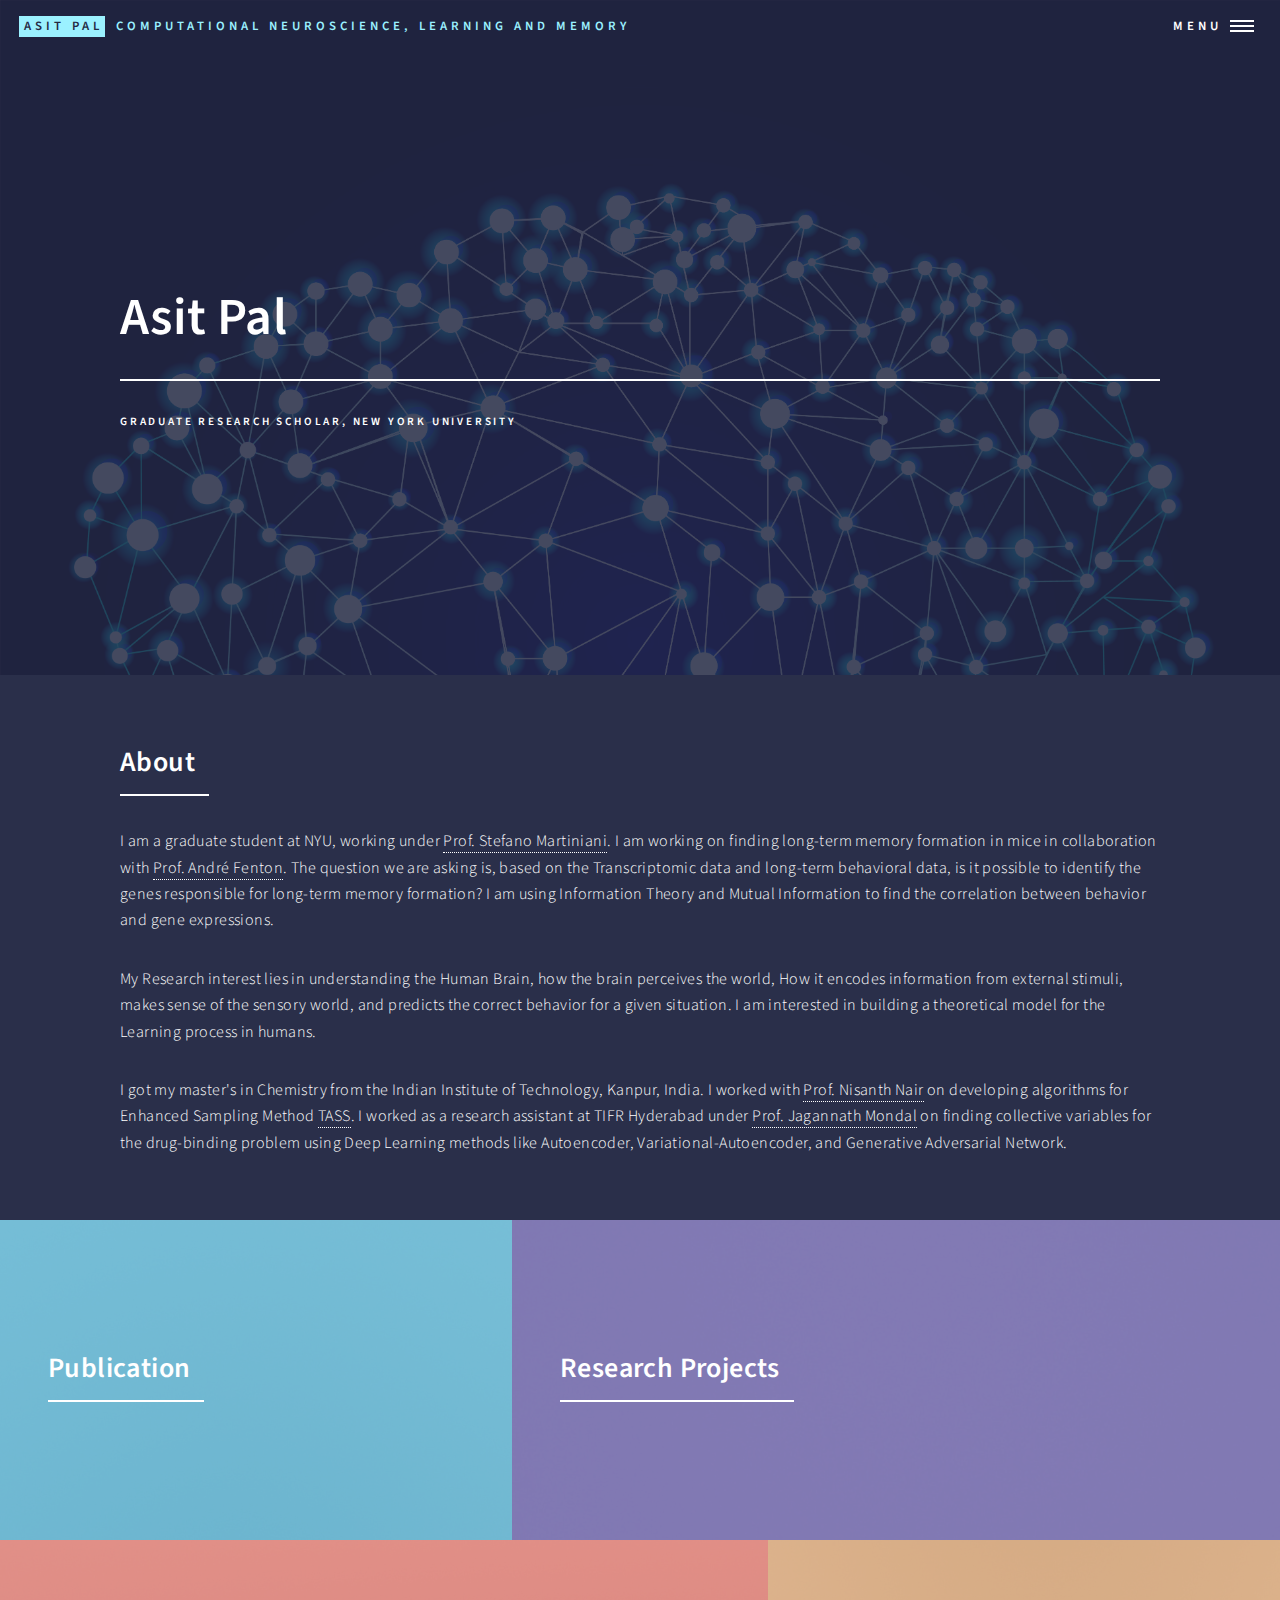
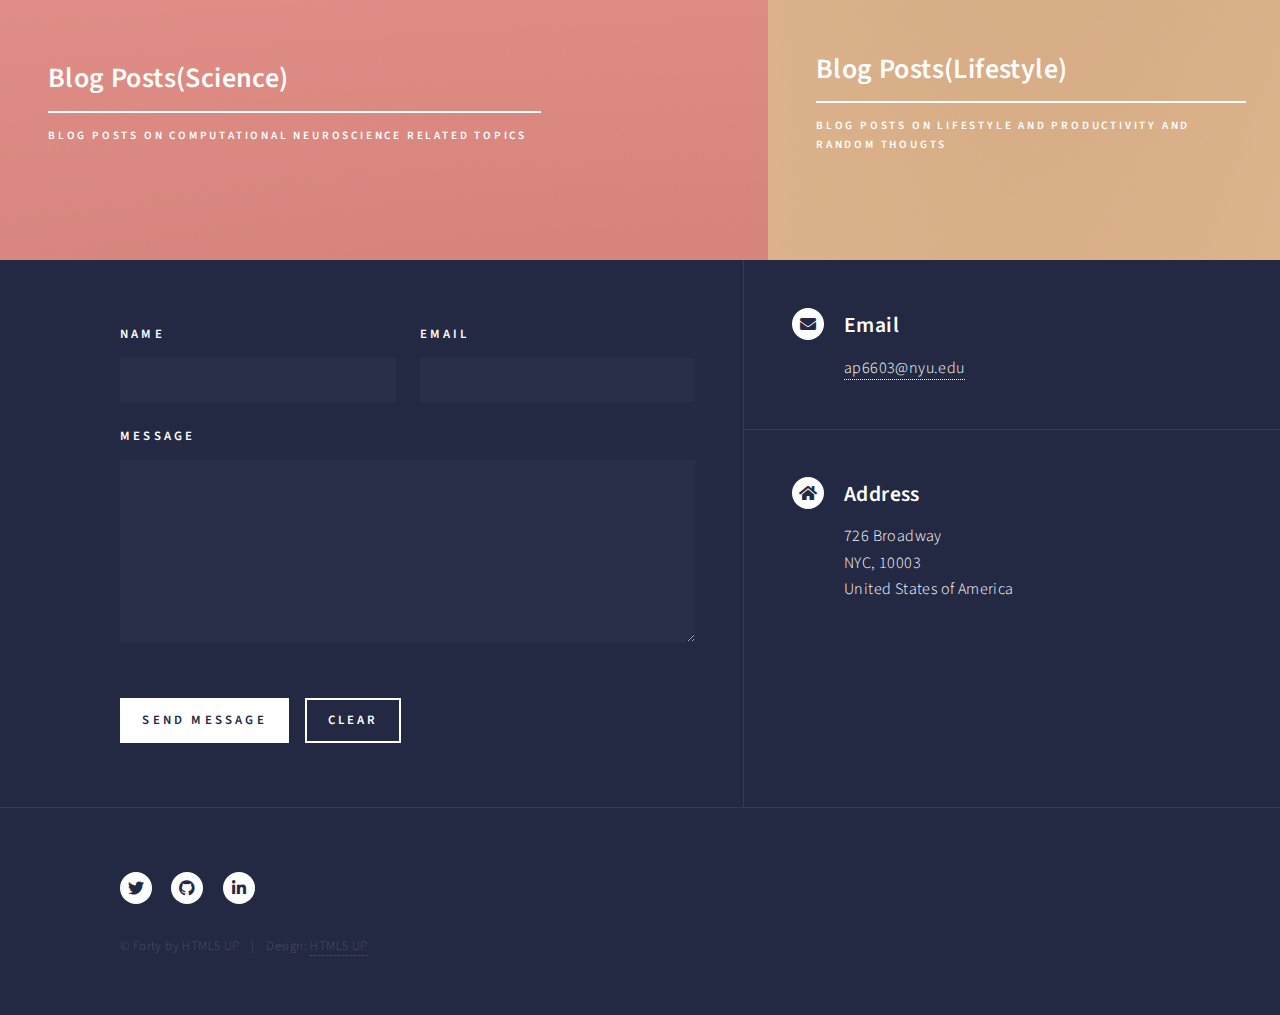
==== commit 1a2c2a08: "Made conferences page" ====
--- a/index.html
+++ b/index.html
@@ -55,10 +55,11 @@
 					<nav id="menu">
 						<ul class="links">
 							<li><a href="index.html">Home</a></li>
-							<li><a href="landing.html">Blogs(lifestyle & productivity)</a></li>
-							<li><a href="landing.html">Blogs(science)</a></li>
+							<li><a href="research_projects.html">Research_Projects</a></li>
+							<li><a href="lifestyle_blogs.html">Lifestyle Blogs</a></li>
+							<li><a href="science_blogs.html">Sciency Blogs</a></li>
 							<li><a href="publications.html">Publications</a></li>
-							<li><a href="research_projects.html">Research_Projects</a></li>
+							<li><a href="conferences.html">Conferences</a></li>
 						</ul>
 						<!-- <ul class="actions stacked">
 							<li><a href="#" class="button primary fit">Get Started</a></li>
@@ -68,7 +69,13 @@
 
 				<!-- Banner -->
 					<section id="banner" class="major">
+						<!-- <span class="image">
+							<img src="images/brain_image.jpeg" alt="" />
+						</span> -->
 						<div class="inner">
+							<span class="image">
+								<img src="images/brain_image.jpeg" alt="" />
+							</span>
 							<header class="major">
 								<h1>Asit Pal</h1>
 							</header>
@@ -115,25 +122,7 @@
 							<section id="one" class="tiles">
 			
 
-								<article>
-									<span class="image">
-										<img src="images/pic03.jpg" alt="" />
-									</span>
-									<header class="major">
-										<h3><a href="Science_Blog_Posts.html" class="link">Blog Posts(Science)</a></h3>
-										<p>Blog posts on Computational Neuroscience related topics</p>
-									</header>
-								</article>
-
-								<article>
-									<span class="image">
-										<img src="images/pic04.jpg" alt="" />
-									</span>
-									<header class="major">
-										<h3><a href="Lifestyle_&_Productivity_Blogs.html" class="link">Blog Posts(Lifestyle)</a></h3>
-										<p>Blog posts on Lifestyle and Productivity and random thougts</p>
-									</header>
-								</article>
+								
 
 								<article>
 									<span class="image">
@@ -165,6 +154,26 @@
 									</header>
 								</article>
 
+								<article>
+									<span class="image">
+										<img src="images/pic03.jpg" alt="" />
+									</span>
+									<header class="major">
+										<h3><a href="science_blog.html" class="link">Blog Posts(Science)</a></h3>
+										<p>Blog posts on Computational Neuroscience related topics</p>
+									</header>
+								</article>
+
+								<article>
+									<span class="image">
+										<img src="images/pic04.jpg" alt="" />
+									</span>
+									<header class="major">
+										<h3><a href="lifestyle_blogs.html" class="link">Blog Posts(Lifestyle)</a></h3>
+										<p>Blog posts on Lifestyle and Productivity and random thougts</p>
+									</header>
+								</article>
+
 								<!-- <article>
 									<span class="image">
 										<img src="images/pic06.jpg" alt="" />
@@ -177,7 +186,7 @@
 							</section>
 
 						<!-- Two -->
-						<section id="four">
+						<!-- <section id="four">
 							<div class="inner">
 								<header class="major">
 									<h2>Videos</h2>
@@ -187,7 +196,7 @@
 								  <div class="grid-item"><iframe width="560" height="315" src="https://www.youtube.com/embed/v_woUuy6CdM" title="YouTube video player" frameborder="0" allow="accelerometer; autoplay; clipboard-write; encrypted-media; gyroscope; picture-in-picture" allowfullscreen></iframe></div>
 								</div>
 						    </div>
-					    </section>	
+					    </section>	 -->
 
 					</div>
 
@@ -258,7 +267,7 @@
 								<li><a href="https://www.linkedin.com/in/asit-pal/" class="icon brands alt fa-linkedin-in"><span class="label">LinkedIn</span></a></li>
 							</ul>
 							<ul class="copyright">
-								<li>&copy; Asit Pal</li><li>Design: <a href="https://html5up.net">HTML5 UP</a></li>
+								<li>&copy; Forty by HTML5 UP</li><li>Design: <a href="https://html5up.net">HTML5 UP</a></li>
 							</ul>
 						</div>
 					</footer>
